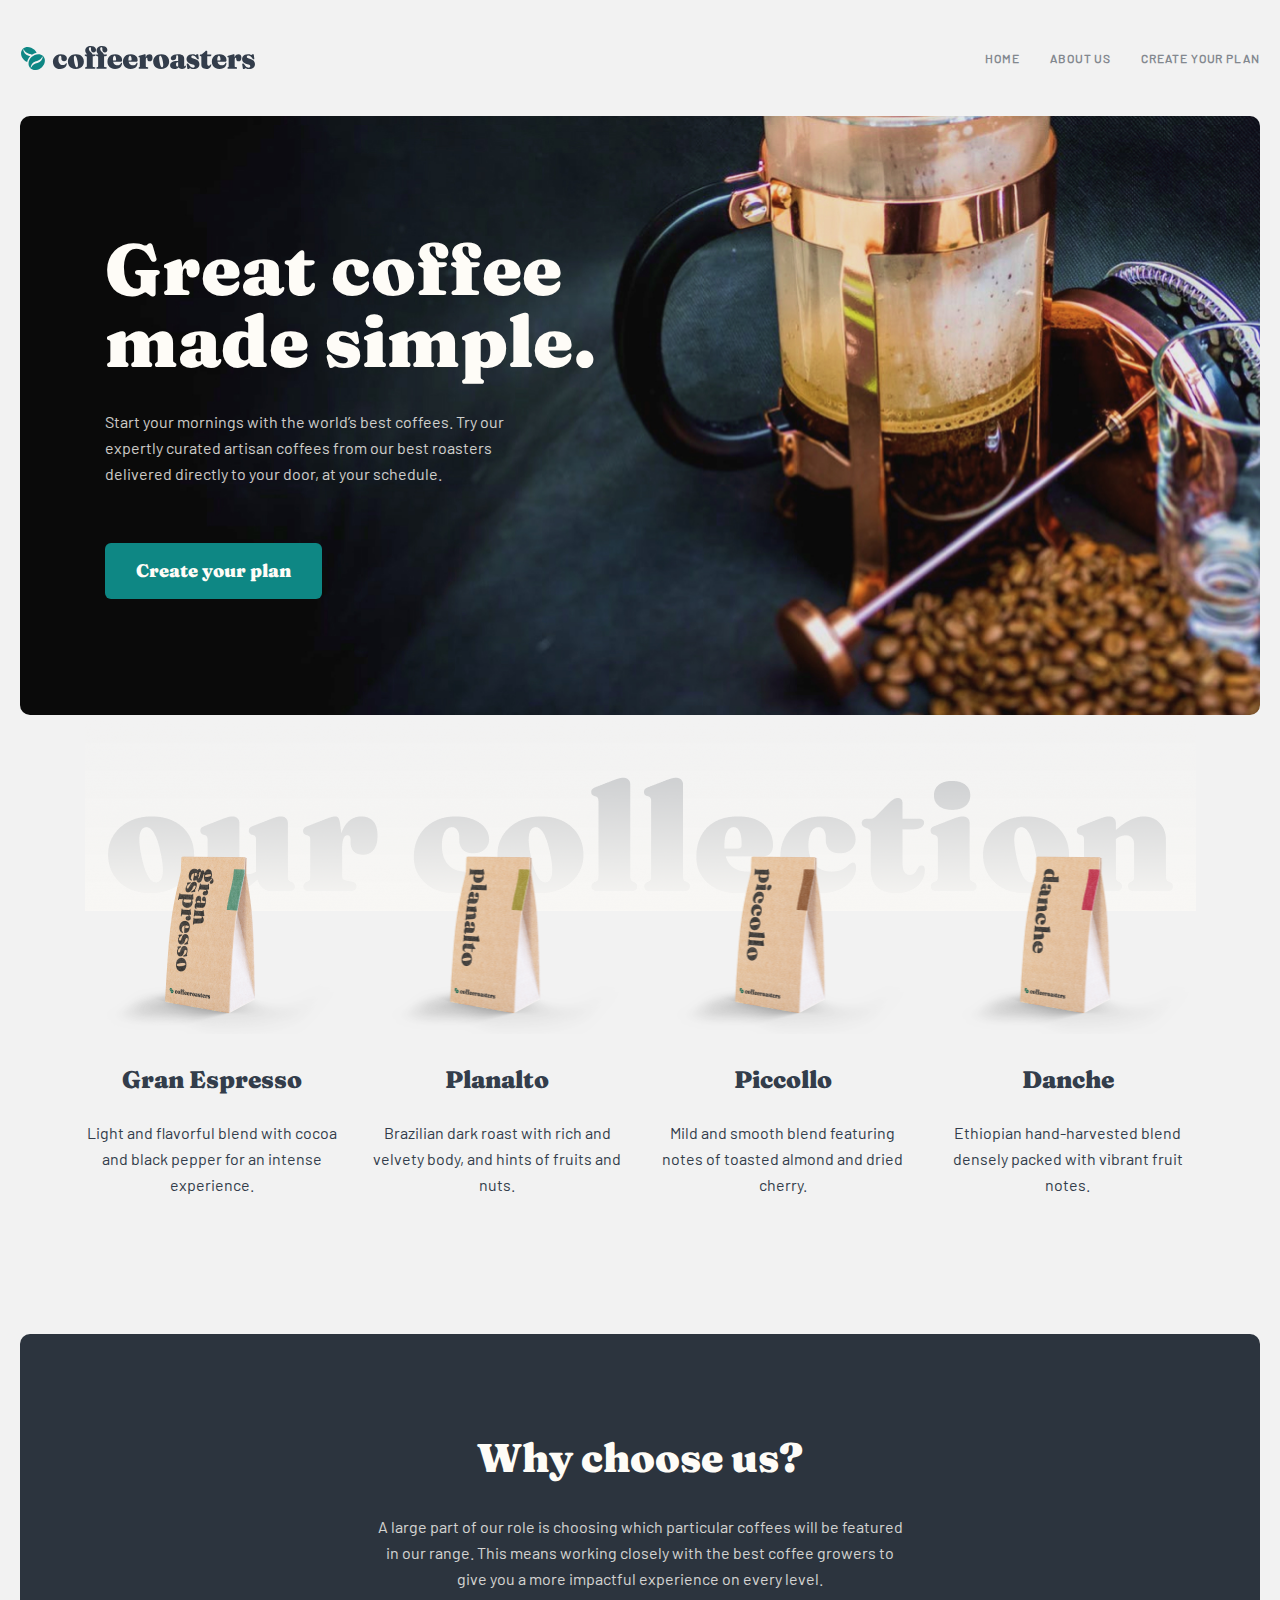
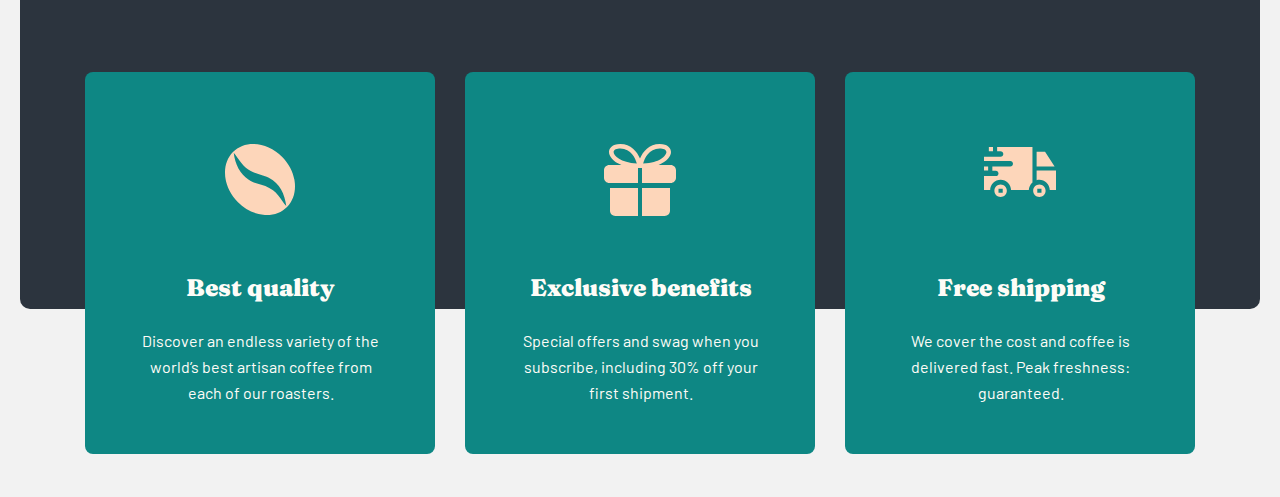
==== index.html @ 20e6b6f3 "coffeeroasters ready" ====
<!DOCTYPE html>
<html lang="en">
<head>
    <meta charset="UTF-8">
    <meta http-equiv="X-UA-Compatible" content="IE=edge">
    <meta name="viewport" content="width=device-width, initial-scale=1.0">
    <title>coffeeroasters</title>
    <link rel="stylesheet" href="./css/normalize.css">
    <link rel="stylesheet" href="./css/main.css">
</head>
<body>
    <header class="site-header">
        <div class="container">
            <div class="site-header__inner">
                <a href="" class="logo">
                    <picture>
                        <source media="(max-width:576px)" srcset="./images/logo-mobile.svg">
                        <img class="logo__pic" src="./images/logo.svg" alt="site logo" width="236" height="26">
                    </picture>
                </a>
                <nav class="navbar">
                    <ul class="navbar__list">
                        <li class="navbar__item">
                            <a href="#" class="navbar__link">HOME</a>
                        </li>
                        <li class="navbar__item">
                            <a href="#" class="navbar__link">ABOUT US</a>
                        </li>
                        <li class="navbar__item">
                            <a href="#" class="navbar__link">Create your plan</a>
                        </li>
                    </ul>
                </nav>
                <button class="site-header__menu-btn"></button>
            </div>
        </div>
    </header>
    <main>
        <section class="hero">
            <div class="container">
                <div class="hero__inner">
                    <div class="hero__content">
                        <h1 class="hero-title">Great coffee made simple.</h1>
                        <p class="hero-desc">Start your mornings with the world’s best coffees. Try our expertly curated artisan coffees from our best roasters delivered directly to your door, at your schedule.</p>
                        <a class="hero-link" href="">Create your plan</a>
                    </div>
                </div>
            </div>
        </section>
        <section class="collection">
            <div class="container">
                <div class="collection__inner">
                    <h2 class="visually-hidden">Our collection</h2>
                    <ul class="collection__list collection-list">
                        <li class="collection__item">
                            <div class="collection__content">
                                <h3 class="collection-list__title">Gran Espresso</h3>
                                <p class="collection-list__text">Light and flavorful blend with cocoa and black pepper for an intense experience.</p>
                            </div>
                        </li>
                        <li class="collection__item">
                            <div class="collection__content">
                                <h3 class="collection-list__title">Planalto</h3>
                                <p class="collection-list__text">Brazilian dark roast with rich and velvety body, and hints of fruits and nuts.</p>
                            </div>
                        </li>
                        <li class="collection__item">
                            <div class="collection__content">
                                <h3 class="collection-list__title">Piccollo</h3>
                                <p class="collection-list__text">Mild and smooth blend featuring notes of toasted almond and dried cherry.</p>
                            </div>
                        </li>
                        <li class="collection__item">
                            <div class="collection__content">
                                <h3 class="collection-list__title">Danche</h3>
                                <p class="collection-list__text">Ethiopian hand-harvested blend densely packed with vibrant fruit notes.</p>
                            </div>
                        </li>
                    </ul>
                </div>
            </div>
        </section>
        <section class="wrapper">
            <div class="container">
                <div class="wrapper__inner">
                    <div class="wrawrapper__content">
                        <h2 class="wrapper__title">Why choose us?</h2>
                        <p class="wrapper__text">A large part of our role is choosing which particular coffees will be featured in our range. This means working closely with the best coffee growers to give you a more impactful experience on every level.</p>
                    </div>
                    <ul class="wrapper__list wrapper-list">
                        <li class="wrapper__item">
                            <div class="wrapper-list__box">
                                <h3 class="wrapper-list__title">Best quality</h3>
                                <p class="wrapper-list__text">Discover an endless variety of the world’s best artisan coffee from each of our roasters.</p>
                            </div>
                        </li>
                        <li class="wrapper__item">
                            <div class="wrapper-list__box">
                                <h3 class="wrapper-list__title">Exclusive benefits</h3>
                                <p class="wrapper-list__text">Special offers and swag when you subscribe, including 30% off your first shipment.</p>
                            </div>
                        </li>
                        <li class="wrapper__item">
                            <div class="wrapper-list__box">
                                <h3 class="wrapper-list__title">Free shipping</h3>
                                <p class="wrapper-list__text">We cover the cost and coffee is delivered fast. Peak freshness: guaranteed.</p>
                            </div>
                        </li>
                    </ul>
                </div>
            </div>
        </section>
    </main>
</body>
</html>
---- css/main.css ----
@font-face {
  font-family: "Barlow";
  src: url("../fonts/Barlow-Regular.woff2") format("woff2"), url("../fonts/Barlow-Regular.woff") format("woff");
  font-weight: normal;
  font-style: normal;
  font-display: swap;
}
@font-face {
  font-family: "Fraunces 9pt";
  src: url("../fonts/Fraunces9pt-Black.woff2") format("woff2"), url("../fonts/Fraunces9pt-Black.woff") format("woff");
  font-weight: 900;
  font-style: normal;
  font-display: swap;
}
html {
  height: 100%;
  scroll-behavior: smooth;
}

*,
*::after,
*::before {
  box-sizing: border-box;
}

body {
  display: flex;
  flex-direction: column;
  height: 100%;
  margin: 0;
  font-family: "Poppins", "Arial", sans-serif;
  background-color: #f2f2f2;
}

main {
  flex-grow: 1;
}

img {
  vertical-align: middle;
  -o-object-fit: cover;
     object-fit: cover;
}

.visually-hidden {
  clip: rect(0 0 0 0);
  -webkit-clip-path: inset(50%);
          clip-path: inset(50%);
  height: 1px;
  overflow: hidden;
  position: absolute;
  white-space: nowrap;
  width: 1px;
}

.container {
  width: 100%;
  max-width: 1320px;
  margin: 0 auto;
  padding: 0 20px;
}

.site-header {
  padding: 45px 0;
}

.site-header__inner {
  display: flex;
  align-items: center;
}

.navbar {
  margin-left: auto;
}

.navbar__list {
  display: flex;
  align-items: center;
  margin: 0;
  padding: 0;
  list-style-type: none;
}

.navbar__item + .navbar__item {
  margin-left: 30px;
}

.navbar__link {
  font-family: "Barlow";
  font-weight: 700;
  font-size: 12px;
  line-height: 15px;
  letter-spacing: 0.923077px;
  text-transform: uppercase;
  color: #83888f;
  text-decoration: none;
}
.navbar__link:hover {
  color: #333d4b;
}

.site-header__menu-btn {
  display: none;
  width: 16px;
  height: 16px;
  margin-left: auto;
  background-image: url("../images/menu-btn.svg");
  background-repeat: no-repeat;
  background-position: top right;
  background-size: 100%;
  border: none;
  background-color: transparent;
}

@media only screen and (max-width: 768px) {
  .site-header {
    padding: 40px 0;
  }
}
@media only screen and (max-width: 576px) {
  .site-header {
    padding: 32px 0;
  }
  .site-header__inner {
    align-items: flex-end;
  }
  .navbar {
    display: none;
  }
  .site-header__menu-btn {
    display: block;
  }
  .logo__pic {
    width: 163px;
    height: 18px;
  }
}
.hero__inner {
  padding: 117px 0 116px 85px;
  background-image: url("../images/bgi.jpg");
  background-repeat: no-repeat;
  background-size: 100% 100%;
  border-radius: 10px;
}

.hero__content {
  width: 100%;
  width: 493px;
}

.hero-title {
  margin: 0;
  margin-bottom: 32px;
  font-family: "Fraunces 9pt";
  font-weight: 900;
  font-size: 72px;
  line-height: 72px;
  color: #fefcf7;
}

.hero-desc {
  margin: 0;
  margin-bottom: 56px;
  padding-right: 49px;
  font-family: "Barlow";
  font-weight: 400;
  font-size: 16px;
  line-height: 26px;
  color: #fefcf7;
  mix-blend-mode: normal;
  opacity: 0.8;
}

.hero-link {
  display: inline-block;
  padding: 15px 31px 16px;
  font-family: "Fraunces 9pt";
  font-style: normal;
  font-weight: 900;
  font-size: 18px;
  line-height: 25px;
  text-align: center;
  text-decoration: none;
  color: #fefcf7;
  background-color: #0e8784;
  border-radius: 6px;
}

.hero-link:hover {
  background-color: #66d2cf;
}

@media only screen and (max-width: 768px) {
  .hero__inner {
    padding: 104px 58px;
    background-image: url("../images/bgi-tablet.jpg");
  }
  .hero__content {
    max-width: 400px;
  }
  .hero-title {
    margin-bottom: 24px;
    font-size: 48px;
    line-height: 48px;
  }
  .hero-desc {
    margin-bottom: 40px;
    font-style: 15px;
    line-height: 25px;
  }
}
@media only screen and (max-width: 576px) {
  .hero__inner {
    padding: 100px 24px;
    background-image: url("../images/bgi-mobile.jpg");
  }
  .hero__content {
    max-width: 280px;
    margin: 0 auto;
    text-align: center;
  }
  .hero-title {
    font-size: 40px;
    line-height: 40px;
  }
  .hero-desc {
    font-size: 15px;
    line-height: 25px;
  }
}
.collection__inner {
  margin: 0 auto;
  width: 100%;
  max-width: 1111px;
  padding-top: 126px;
  background-image: url("../images/collection-bg-img.png");
  background-repeat: no-repeat;
  background-size: 100%;
}

.collection__list {
  display: flex;
  align-items: center;
  justify-content: space-between;
  gap: 30px;
  margin: 0;
  padding: 0;
  list-style-type: none;
}

.collection__content {
  width: 100%;
  max-width: 255px;
  text-align: center;
}

.collection__item::before {
  display: block;
  width: 100%;
  max-width: 255px;
  height: 193px;
  margin-bottom: 30px;
  background-repeat: no-repeat;
  background-size: 255px 193px;
  content: "";
}

.collection__item:nth-child(1)::before {
  background-image: url("../images/Gran-Espresso.png");
}

.collection__item:nth-child(2)::before {
  background-image: url("../images/Planalto.png");
}

.collection__item:nth-child(3)::before {
  background-image: url("../images/Piccollo.png");
}

.collection__item:nth-child(4)::before {
  background-image: url("../images/Danche.png");
}

.collection-list__title {
  margin: 0 0 24px;
  font-family: "Fraunces 9pt";
  font-weight: 900;
  font-size: 24px;
  line-height: 32px;
  color: #333d4b;
}

.collection-list__text {
  margin: 0;
  font-family: "Barlow";
  font-weight: 400;
  font-size: 16px;
  line-height: 26px;
  color: #333d4b;
}

@media only screen and (max-width: 940px) {
  .collection-list__title {
    font-size: 20px;
    line-height: 26px;
  }
  .collection-list__text {
    font-size: 12px;
    line-height: 20px;
  }
}
@media only screen and (max-width: 768px) {
  .collection__inner {
    background-position: top 50px center;
  }
  .collection__list {
    flex-direction: column;
  }
  .collection__item {
    margin: 0 auto;
    width: 573px;
    display: flex;
    align-items: center;
    justify-content: flex-start;
  }
  .collection__item::before {
    display: inline-block;
    background-position: top left;
    background-size: 256px 193px;
  }
  .collection__content {
    text-align: left;
    max-width: 282px;
  }
  .collection-list__title {
    font-size: 24px;
    line-height: 32px;
  }
  .collection-list__text {
    font-size: 15px;
    line-height: 25px;
  }
}
@media only screen and (max-width: 576px) {
  .collection__inner {
    background-position: top 90px center;
  }
  .collection__item {
    margin: 0 auto;
    width: 282px;
    display: block;
  }
  .collection__content {
    text-align: center;
  }
  .collection__item::before {
    margin-bottom: 24px;
    background-position: center center;
    background-size: 200px 151px;
  }
}
.wrapper {
  padding: 136px 0 188px;
}

.wrapper__inner {
  position: relative;
  background-color: #2c343e;
  border-radius: 10px;
}

.wrawrapper__content {
  width: 100%;
  max-width: 540px;
  margin: 0 auto;
  text-align: center;
  padding: 100px 0 317px;
}

.wrapper__title {
  margin: 0 0 32px;
  font-family: "Fraunces 9pt";
  font-weight: 900;
  font-size: 40px;
  line-height: 48px;
  color: #fefcf7;
}

.wrapper__text {
  margin: 0;
  font-family: "Barlow";
  font-weight: 400;
  font-size: 16px;
  line-height: 26px;
  color: #fefcf7;
  mix-blend-mode: normal;
  opacity: 0.8;
}

.wrapper-list {
  position: absolute;
  left: 0;
  right: 0;
  bottom: -145px;
  width: 100%;
  max-width: 1110px;
  display: flex;
  align-items: center;
  gap: 30px;
  margin: 0 auto;
  padding: 0;
  list-style-type: none;
}

.wrapper__item {
  width: 100%;
  max-width: 350px;
  padding: 72px 48px 48px;
  background-color: #0e8784;
  border-radius: 8px;
  text-align: center;
}

.wrapper-list__box {
  width: 255px;
}

.wrapper__item::before {
  width: 72px;
  height: 72px;
  display: block;
  margin: 0 auto 56px;
  background-repeat: no-repeat;
  background-size: 100%;
  content: "";
}

.wrapper__item:nth-child(1):before {
  background-image: url("../images/coffee-bean.svg");
}

.wrapper__item:nth-child(2):before {
  background-image: url("../images/benefits.svg");
}

.wrapper__item:nth-child(3):before {
  background-image: url("../images/shipping.svg");
  background-size: 72px 56px;
}

.wrapper-list__title {
  margin: 0 0 24px;
  font-family: "Fraunces 9pt";
  font-weight: 900;
  font-size: 24px;
  line-height: 32px;
  color: #fefcf7;
}

.wrapper-list__text {
  margin: 0;
  margin-top: 24px;
  font-family: "Barlow";
  font-weight: 400;
  font-size: 16px;
  line-height: 26px;
  color: #fefcf7;
}

@media only screen and (max-width: 768px) {
  .wrawrapper__content {
    padding: 56px 0 368px;
  }
  .wrapper__title {
    margin: 0 0 24px;
    font-size: 32px;
    line-height: 48px;
  }
  .wrapper__text {
    font-size: 15px;
    line-height: 25px;
  }
  .wrapper-list {
    flex-direction: column;
    top: 275px;
    left: 0;
    right: 0;
    gap: 24px;
  }
  .wrapper__item {
    padding: 41px 48px 41px 0;
    max-width: 573px;
    display: flex;
    align-items: center;
    justify-content: center;
  }
  .wrapper__item::before {
    margin-bottom: 0;
    display: inline-block;
    background-position: top left;
    background-size: 56px 56px;
  }
  .wrapper-list__box {
    text-align: left;
    width: 344px;
  }
  .wrapper-list__title {
    margin-bottom: 16px;
    font-size: 24px;
    line-height: 32px;
  }
  .wrapper-list__text {
    margin: 0;
    font-size: 15px;
    line-height: 25px;
  }
}
@media only screen and (max-width: 576px) {
  .wrawrapper__content {
    padding: 64px 24px 661px;
  }
  .wrapper__title {
    margin: 0 0 24px;
    font-size: 28px;
    line-height: 28px;
  }
  .wrapper-list {
    top: 305px;
  }
  .wrapper__item {
    padding: 0 12px 51px;
    max-width: 279px;
    display: block;
  }
  .wrapper__item::before {
    margin: 72px 0 56px;
    background-size: 72px 72px;
  }
  .wrapper-list__box {
    text-align: center;
    max-width: 255px;
  }
  .wrapper-list__title {
    margin-bottom: 24px;
    font-size: 24px;
    line-height: 32px;
  }
  .wrapper-list__text {
    font-size: 15px;
    line-height: 25px;
  }
}/*# sourceMappingURL=main.css.map */
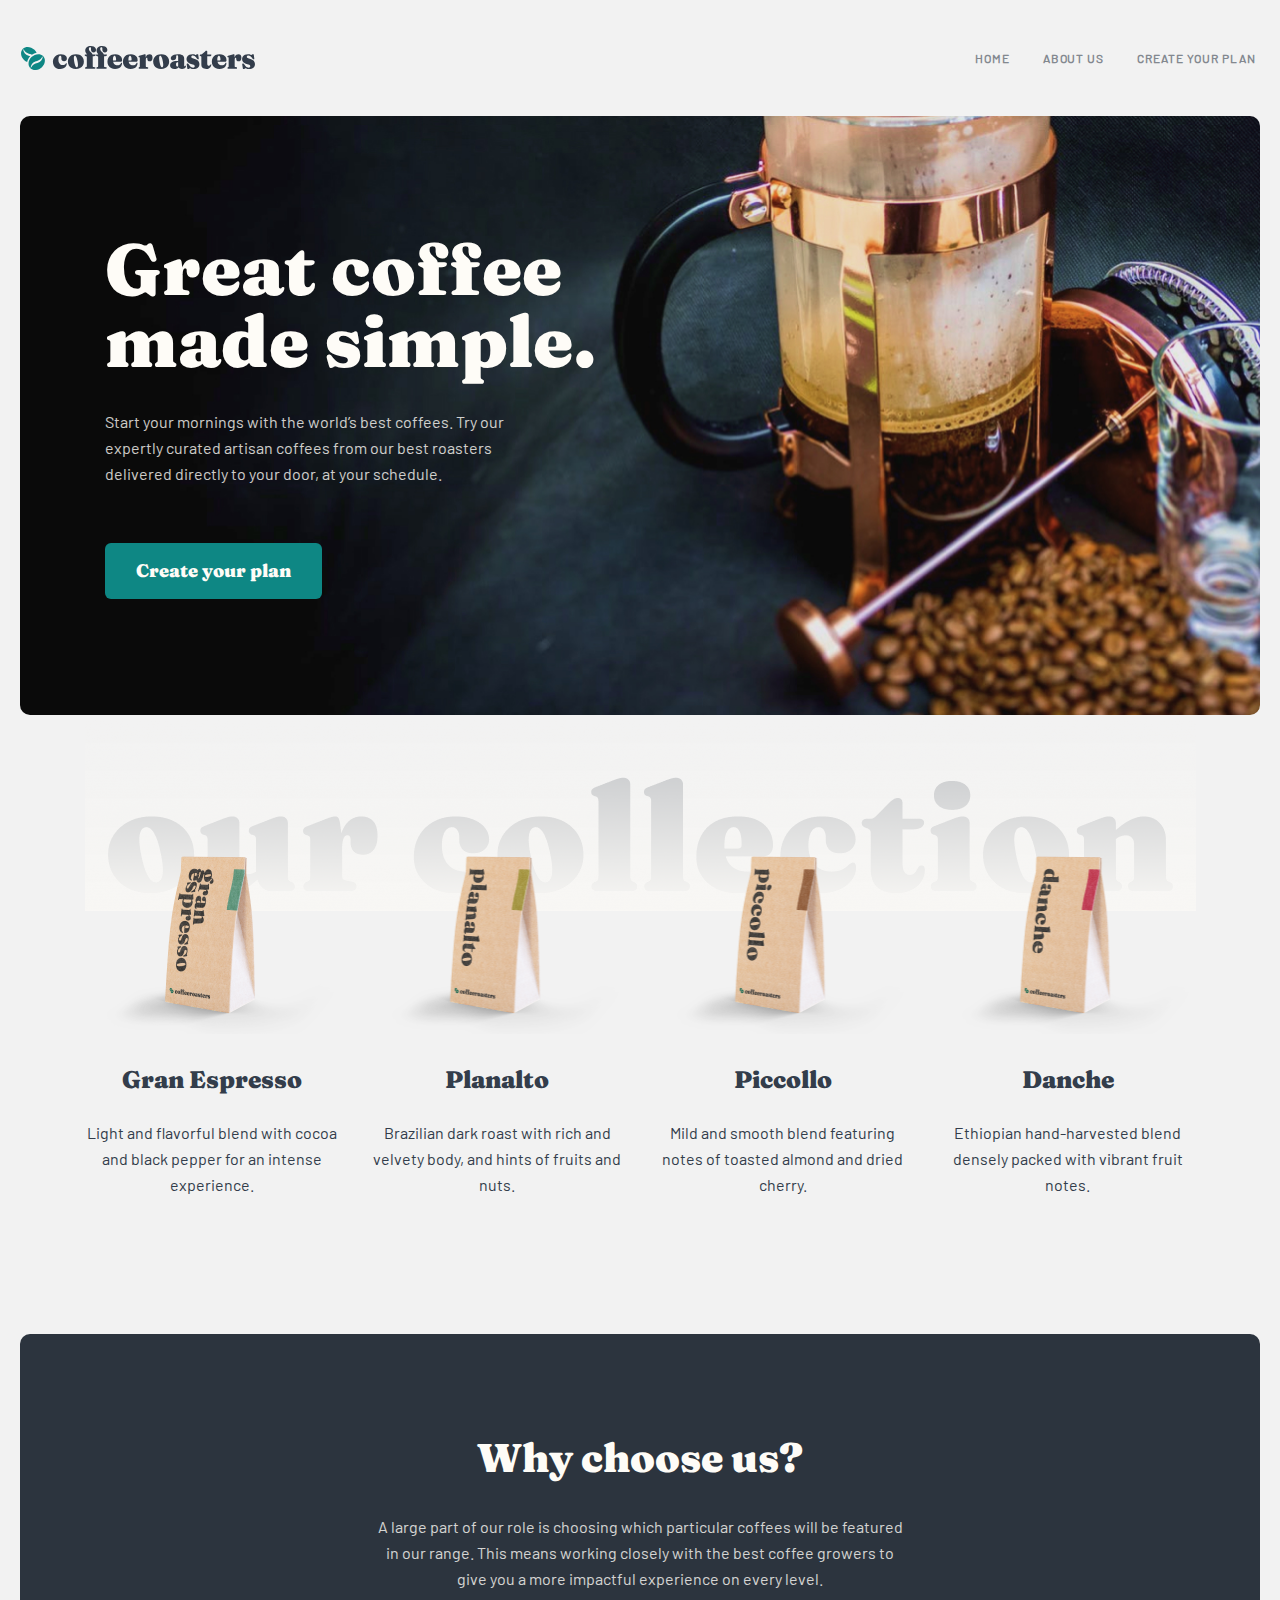
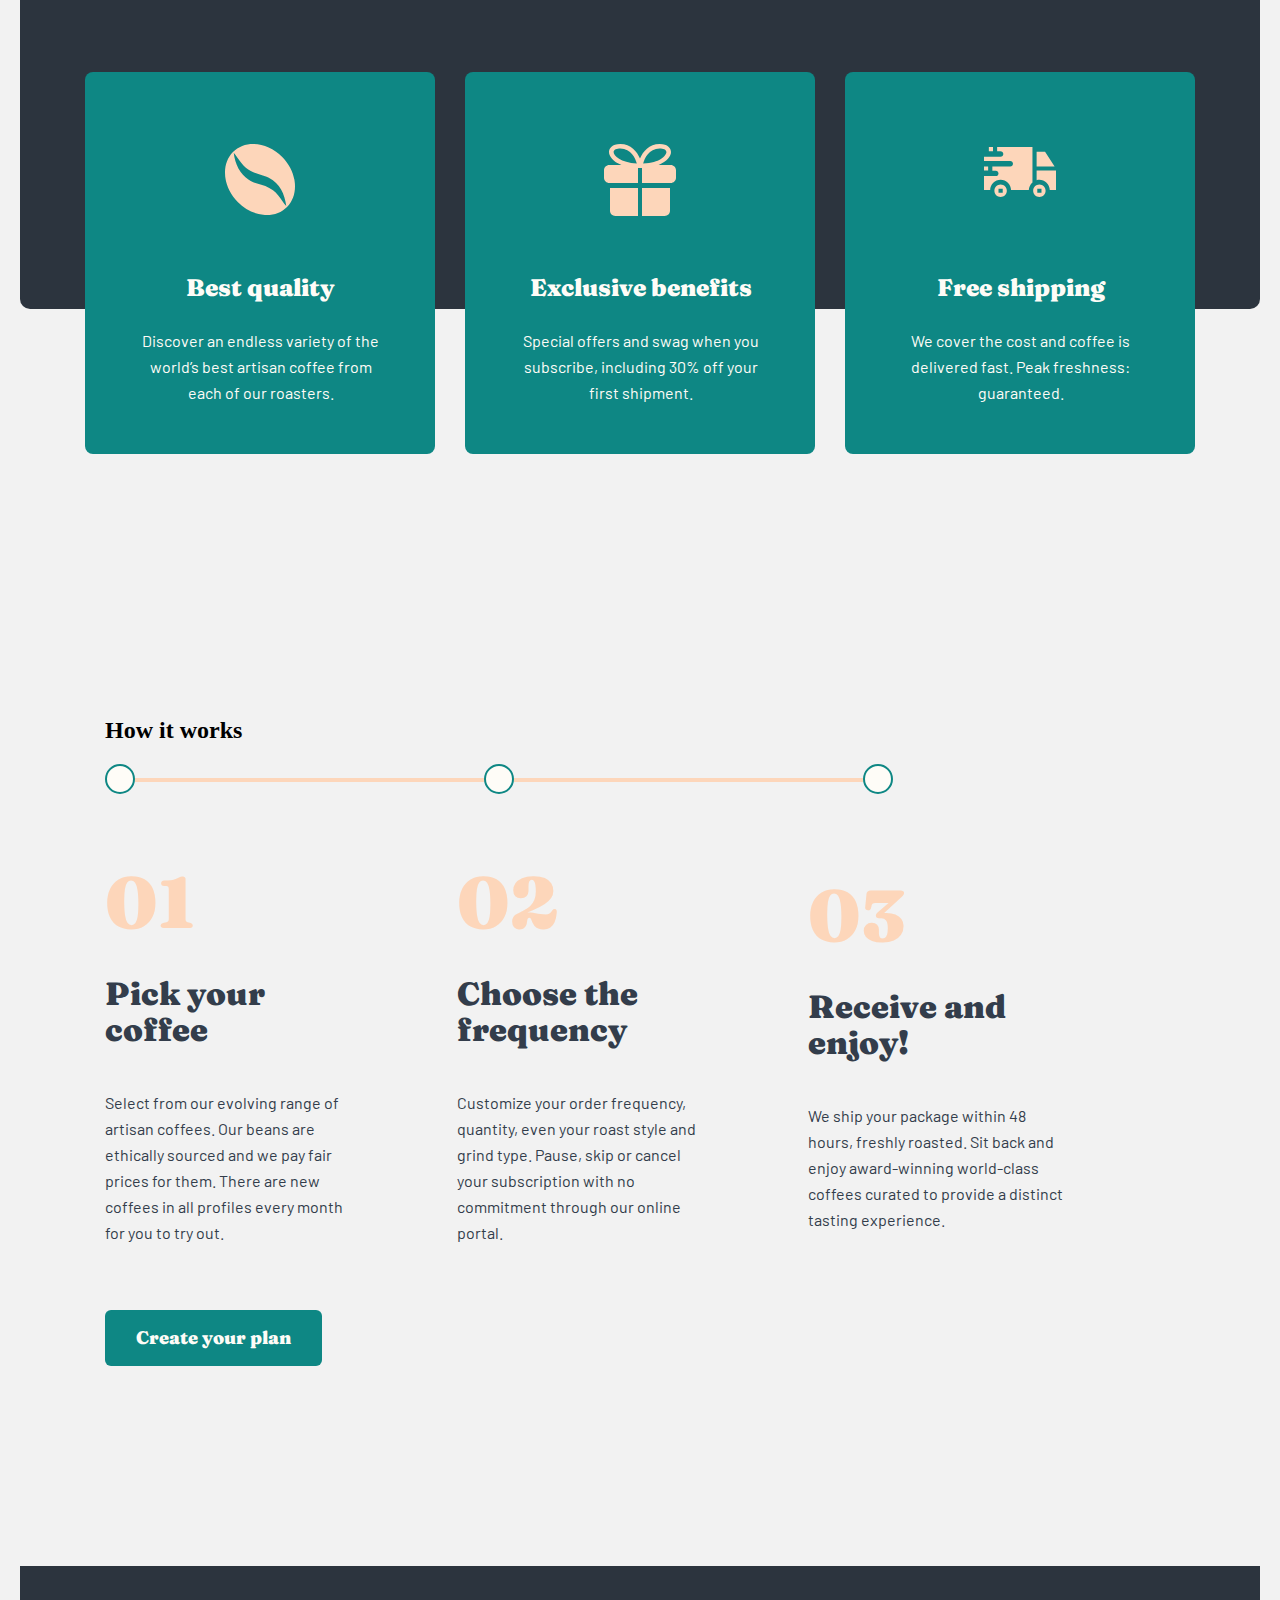
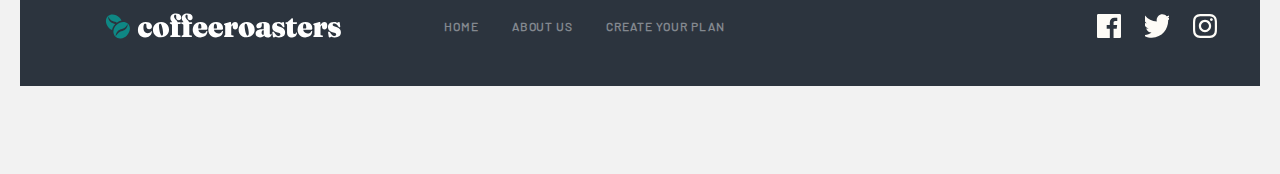
==== commit f321d176: "coffeeroasters ready" ====
--- a/index.html
+++ b/index.html
@@ -21,10 +21,10 @@
                 <nav class="navbar">
                     <ul class="navbar__list">
                         <li class="navbar__item">
-                            <a href="#" class="navbar__link">HOME</a>
+                            <a href="./index.html" class="navbar__link">HOME</a>
                         </li>
                         <li class="navbar__item">
-                            <a href="#" class="navbar__link">ABOUT US</a>
+                            <a href="./about.html" class="navbar__link">ABOUT US</a>
                         </li>
                         <li class="navbar__item">
                             <a href="#" class="navbar__link">Create your plan</a>
@@ -110,6 +110,82 @@
                 </div>
             </div>
         </section>
+        <section class="works">
+            <div class="container">
+                <div class="works__inner">
+                    <h2 class="works__title">How it works</h2>
+                    <div class="works__pic">
+                        <span class="circle">
+                            <span class="line"></span>
+                        </span>
+                        <span class="circle">
+                            <span class="line"></span>
+                        </span>
+                        <span class="circle"></span>
+                    </div>
+                    <ul class="works__list work-list">
+                        <li class="works__item">
+                            <span class="works-list__num">01</span>
+                            <h3 class="works-list__title">Pick your coffee</h3>
+                            <p class="works-list__text">Select from our evolving range of artisan coffees. Our beans are ethically sourced and we pay fair prices for them. There are new coffees in all profiles every month for you to try out.</p>
+                        </li>
+                        <li class="works__item">
+                            <span class="works-list__num">02</span>
+                            <h3 class="works-list__title">Choose the frequency</h3>
+                            <p class="works-list__text">Customize your order frequency, quantity, even your roast style and grind type. Pause, skip or cancel your subscription with no commitment through our online portal.</p>
+                        </li>
+                        <li class="works__item">
+                            <span class="works-list__num">03</span>
+                            <h3 class="works-list__title">Receive and enjoy!</h3>
+                            <p class="works-list__text">We ship your package within 48 hours, freshly roasted. Sit back and enjoy award-winning world-class coffees curated to provide a distinct tasting experience.</p>
+                        </li>
+                    </ul>
+                    <a class="hero-link" href="">Create your plan</a>
+                </div>
+            </div>
+        </section>
     </main>
+    <footer class="footer">
+        <div class="container">
+            <div class="footer__inner">
+                <a href="" class="logo">
+                    <picture>
+                        <source media="(max-width:576px)" srcset="./images/logo-mobile.svg">
+                        <img class="logo__pic" src="./images/logo-footer.svg" alt="site logo" width="236" height="26">
+                    </picture>
+                </a>
+                <div class="footer__navbar">
+                    <ul class="navbar__list">
+                        <li class="navbar__item">
+                            <a href="#" class="navbar__link">HOME</a>
+                        </li>
+                        <li class="navbar__item">
+                            <a href="#" class="navbar__link">ABOUT US</a>
+                        </li>
+                        <li class="navbar__item">
+                            <a href="#" class="navbar__link">Create your plan</a>
+                        </li>
+                    </ul>
+                </div>
+                <ul class="footer__list">
+                    <li class="footer__item">
+                        <a href="https://www.facebook.com/" class="footer__item--link">
+                            <img class="footer__pic" src="./images/facebook.svg" alt="facebook logo" width="24" height="24">
+                        </a>
+                    </li>
+                    <li class="footer__item">
+                        <a href="https://twitter.com/" class="footer__item--link">
+                            <img class="footer__pic" src="./images/twitter.svg" alt="twitter logo" width="24" height="24">
+                        </a>
+                    </li>
+                    <li class="footer__item">
+                        <a href="instagram.com" class="footer__item--link">
+                            <img class="footer__pic" src="./images/instagram.svg" alt=" instagram logo" width="24" height="24">
+                        </a>
+                    </li>
+                </ul>
+            </div>
+        </div>
+    </footer>
 </body>
 </html>--- a/css/main.css
+++ b/css/main.css
@@ -1,3 +1,315 @@
+/*! normalize.css v8.0.1 | MIT License | github.com/necolas/normalize.css */
+/* Document
+   ========================================================================== */
+/**
+ * 1. Correct the line height in all browsers.
+ * 2. Prevent adjustments of font size after orientation changes in iOS.
+ */
+html {
+  line-height: 1.15; /* 1 */
+  -webkit-text-size-adjust: 100%; /* 2 */
+}
+
+/* Sections
+   ========================================================================== */
+/**
+ * Remove the margin in all browsers.
+ */
+body {
+  margin: 0;
+}
+
+/**
+ * Render the `main` element consistently in IE.
+ */
+main {
+  display: block;
+}
+
+/**
+ * Correct the font size and margin on `h1` elements within `section` and
+ * `article` contexts in Chrome, Firefox, and Safari.
+ */
+h1 {
+  font-size: 2em;
+  margin: 0.67em 0;
+}
+
+/* Grouping content
+   ========================================================================== */
+/**
+ * 1. Add the correct box sizing in Firefox.
+ * 2. Show the overflow in Edge and IE.
+ */
+hr {
+  box-sizing: content-box; /* 1 */
+  height: 0; /* 1 */
+  overflow: visible; /* 2 */
+}
+
+/**
+ * 1. Correct the inheritance and scaling of font size in all browsers.
+ * 2. Correct the odd `em` font sizing in all browsers.
+ */
+pre {
+  font-family: monospace, monospace; /* 1 */
+  font-size: 1em; /* 2 */
+}
+
+/* Text-level semantics
+   ========================================================================== */
+/**
+ * Remove the gray background on active links in IE 10.
+ */
+a {
+  background-color: transparent;
+}
+
+/**
+ * 1. Remove the bottom border in Chrome 57-
+ * 2. Add the correct text decoration in Chrome, Edge, IE, Opera, and Safari.
+ */
+abbr[title] {
+  border-bottom: none; /* 1 */
+  text-decoration: underline; /* 2 */
+  -webkit-text-decoration: underline dotted;
+          text-decoration: underline dotted; /* 2 */
+}
+
+/**
+ * Add the correct font weight in Chrome, Edge, and Safari.
+ */
+b,
+strong {
+  font-weight: bolder;
+}
+
+/**
+ * 1. Correct the inheritance and scaling of font size in all browsers.
+ * 2. Correct the odd `em` font sizing in all browsers.
+ */
+code,
+kbd,
+samp {
+  font-family: monospace, monospace; /* 1 */
+  font-size: 1em; /* 2 */
+}
+
+/**
+ * Add the correct font size in all browsers.
+ */
+small {
+  font-size: 80%;
+}
+
+/**
+ * Prevent `sub` and `sup` elements from affecting the line height in
+ * all browsers.
+ */
+sub,
+sup {
+  font-size: 75%;
+  line-height: 0;
+  position: relative;
+  vertical-align: baseline;
+}
+
+sub {
+  bottom: -0.25em;
+}
+
+sup {
+  top: -0.5em;
+}
+
+/* Embedded content
+   ========================================================================== */
+/**
+ * Remove the border on images inside links in IE 10.
+ */
+img {
+  border-style: none;
+}
+
+/* Forms
+   ========================================================================== */
+/**
+ * 1. Change the font styles in all browsers.
+ * 2. Remove the margin in Firefox and Safari.
+ */
+button,
+input,
+optgroup,
+select,
+textarea {
+  font-family: inherit; /* 1 */
+  font-size: 100%; /* 1 */
+  line-height: 1.15; /* 1 */
+  margin: 0; /* 2 */
+}
+
+/**
+ * Show the overflow in IE.
+ * 1. Show the overflow in Edge.
+ */
+button,
+input {
+  /* 1 */
+  overflow: visible;
+}
+
+/**
+ * Remove the inheritance of text transform in Edge, Firefox, and IE.
+ * 1. Remove the inheritance of text transform in Firefox.
+ */
+button,
+select {
+  /* 1 */
+  text-transform: none;
+}
+
+/**
+ * Correct the inability to style clickable types in iOS and Safari.
+ */
+button,
+[type=button],
+[type=reset],
+[type=submit] {
+  -webkit-appearance: button;
+}
+
+/**
+ * Remove the inner border and padding in Firefox.
+ */
+button::-moz-focus-inner,
+[type=button]::-moz-focus-inner,
+[type=reset]::-moz-focus-inner,
+[type=submit]::-moz-focus-inner {
+  border-style: none;
+  padding: 0;
+}
+
+/**
+ * Restore the focus styles unset by the previous rule.
+ */
+button:-moz-focusring,
+[type=button]:-moz-focusring,
+[type=reset]:-moz-focusring,
+[type=submit]:-moz-focusring {
+  outline: 1px dotted ButtonText;
+}
+
+/**
+ * Correct the padding in Firefox.
+ */
+fieldset {
+  padding: 0.35em 0.75em 0.625em;
+}
+
+/**
+ * 1. Correct the text wrapping in Edge and IE.
+ * 2. Correct the color inheritance from `fieldset` elements in IE.
+ * 3. Remove the padding so developers are not caught out when they zero out
+ *    `fieldset` elements in all browsers.
+ */
+legend {
+  box-sizing: border-box; /* 1 */
+  color: inherit; /* 2 */
+  display: table; /* 1 */
+  max-width: 100%; /* 1 */
+  padding: 0; /* 3 */
+  white-space: normal; /* 1 */
+}
+
+/**
+ * Add the correct vertical alignment in Chrome, Firefox, and Opera.
+ */
+progress {
+  vertical-align: baseline;
+}
+
+/**
+ * Remove the default vertical scrollbar in IE 10+.
+ */
+textarea {
+  overflow: auto;
+}
+
+/**
+ * 1. Add the correct box sizing in IE 10.
+ * 2. Remove the padding in IE 10.
+ */
+[type=checkbox],
+[type=radio] {
+  box-sizing: border-box; /* 1 */
+  padding: 0; /* 2 */
+}
+
+/**
+ * Correct the cursor style of increment and decrement buttons in Chrome.
+ */
+[type=number]::-webkit-inner-spin-button,
+[type=number]::-webkit-outer-spin-button {
+  height: auto;
+}
+
+/**
+ * 1. Correct the odd appearance in Chrome and Safari.
+ * 2. Correct the outline style in Safari.
+ */
+[type=search] {
+  -webkit-appearance: textfield; /* 1 */
+  outline-offset: -2px; /* 2 */
+}
+
+/**
+ * Remove the inner padding in Chrome and Safari on macOS.
+ */
+[type=search]::-webkit-search-decoration {
+  -webkit-appearance: none;
+}
+
+/**
+ * 1. Correct the inability to style clickable types in iOS and Safari.
+ * 2. Change font properties to `inherit` in Safari.
+ */
+::-webkit-file-upload-button {
+  -webkit-appearance: button; /* 1 */
+  font: inherit; /* 2 */
+}
+
+/* Interactive
+   ========================================================================== */
+/*
+ * Add the correct display in Edge, IE 10+, and Firefox.
+ */
+details {
+  display: block;
+}
+
+/*
+ * Add the correct display in all browsers.
+ */
+summary {
+  display: list-item;
+}
+
+/* Misc
+   ========================================================================== */
+/**
+ * Add the correct display in IE 10+.
+ */
+template {
+  display: none;
+}
+
+/**
+ * Add the correct display in IE 10.
+ */
+[hidden] {
+  display: none;
+}
+
 @font-face {
   font-family: "Barlow";
   src: url("../fonts/Barlow-Regular.woff2") format("woff2"), url("../fonts/Barlow-Regular.woff") format("woff");
@@ -28,7 +340,6 @@
   flex-direction: column;
   height: 100%;
   margin: 0;
-  font-family: "Poppins", "Arial", sans-serif;
   background-color: #f2f2f2;
 }
 
@@ -74,6 +385,7 @@
 }
 
 .navbar__list {
+  width: 285px;
   display: flex;
   align-items: center;
   margin: 0;
@@ -82,7 +394,7 @@
 }
 
 .navbar__item + .navbar__item {
-  margin-left: 30px;
+  margin-left: 33px;
 }
 
 .navbar__link {
@@ -549,4 +861,104 @@
     font-size: 15px;
     line-height: 25px;
   }
+}
+.works {
+  padding: 200px 0;
+}
+
+.works__inner {
+  width: 100%;
+  max-width: 1045px;
+  padding-left: 85px;
+}
+
+.circle + .circle {
+  margin-left: 345px;
+}
+
+.circle {
+  position: relative;
+  display: inline-block;
+  width: 30px;
+  height: 30px;
+  background-color: #fefcf7;
+  border: 2px solid #0e8784;
+  border-radius: 50%;
+}
+
+.line {
+  position: absolute;
+  top: 12px;
+  left: 28px;
+  display: inline-block;
+  width: 349px;
+  border: 2px solid #fdd6ba;
+}
+
+.work-list {
+  display: flex;
+  align-items: center;
+  justify-content: space-between;
+  gap: 95px;
+  margin: 67px 0 64px;
+  padding: 0;
+  list-style-type: none;
+}
+
+.works__item {
+  width: 100%;
+  width: 285px;
+}
+
+.works-list__num {
+  font-family: "Fraunces 9pt";
+  font-weight: 900;
+  font-size: 72px;
+  line-height: 72px;
+  color: #fdd6ba;
+}
+
+.works-list__title {
+  margin: 38px 0 42px;
+  font-family: "Fraunces 9pt";
+  font-weight: 900;
+  font-size: 32px;
+  line-height: 36px;
+  color: #333d4b;
+}
+
+.works-list__text {
+  margin: 0;
+  font-family: "Barlow";
+  font-style: normal;
+  font-weight: 400;
+  font-size: 16px;
+  line-height: 26px;
+  color: #333d4b;
+}
+
+.footer {
+  padding-bottom: 88px;
+}
+
+.footer__inner {
+  padding: 47px 85px;
+  display: flex;
+  align-items: center;
+  background-color: #2c343e;
+}
+
+.footer__navbar {
+  margin-left: 103px;
+}
+
+.footer__list {
+  display: flex;
+  align-items: center;
+  justify-content: space-between;
+  gap: 24px;
+  margin: 0;
+  padding: 0;
+  list-style-type: none;
+  margin-left: 368px;
 }/*# sourceMappingURL=main.css.map */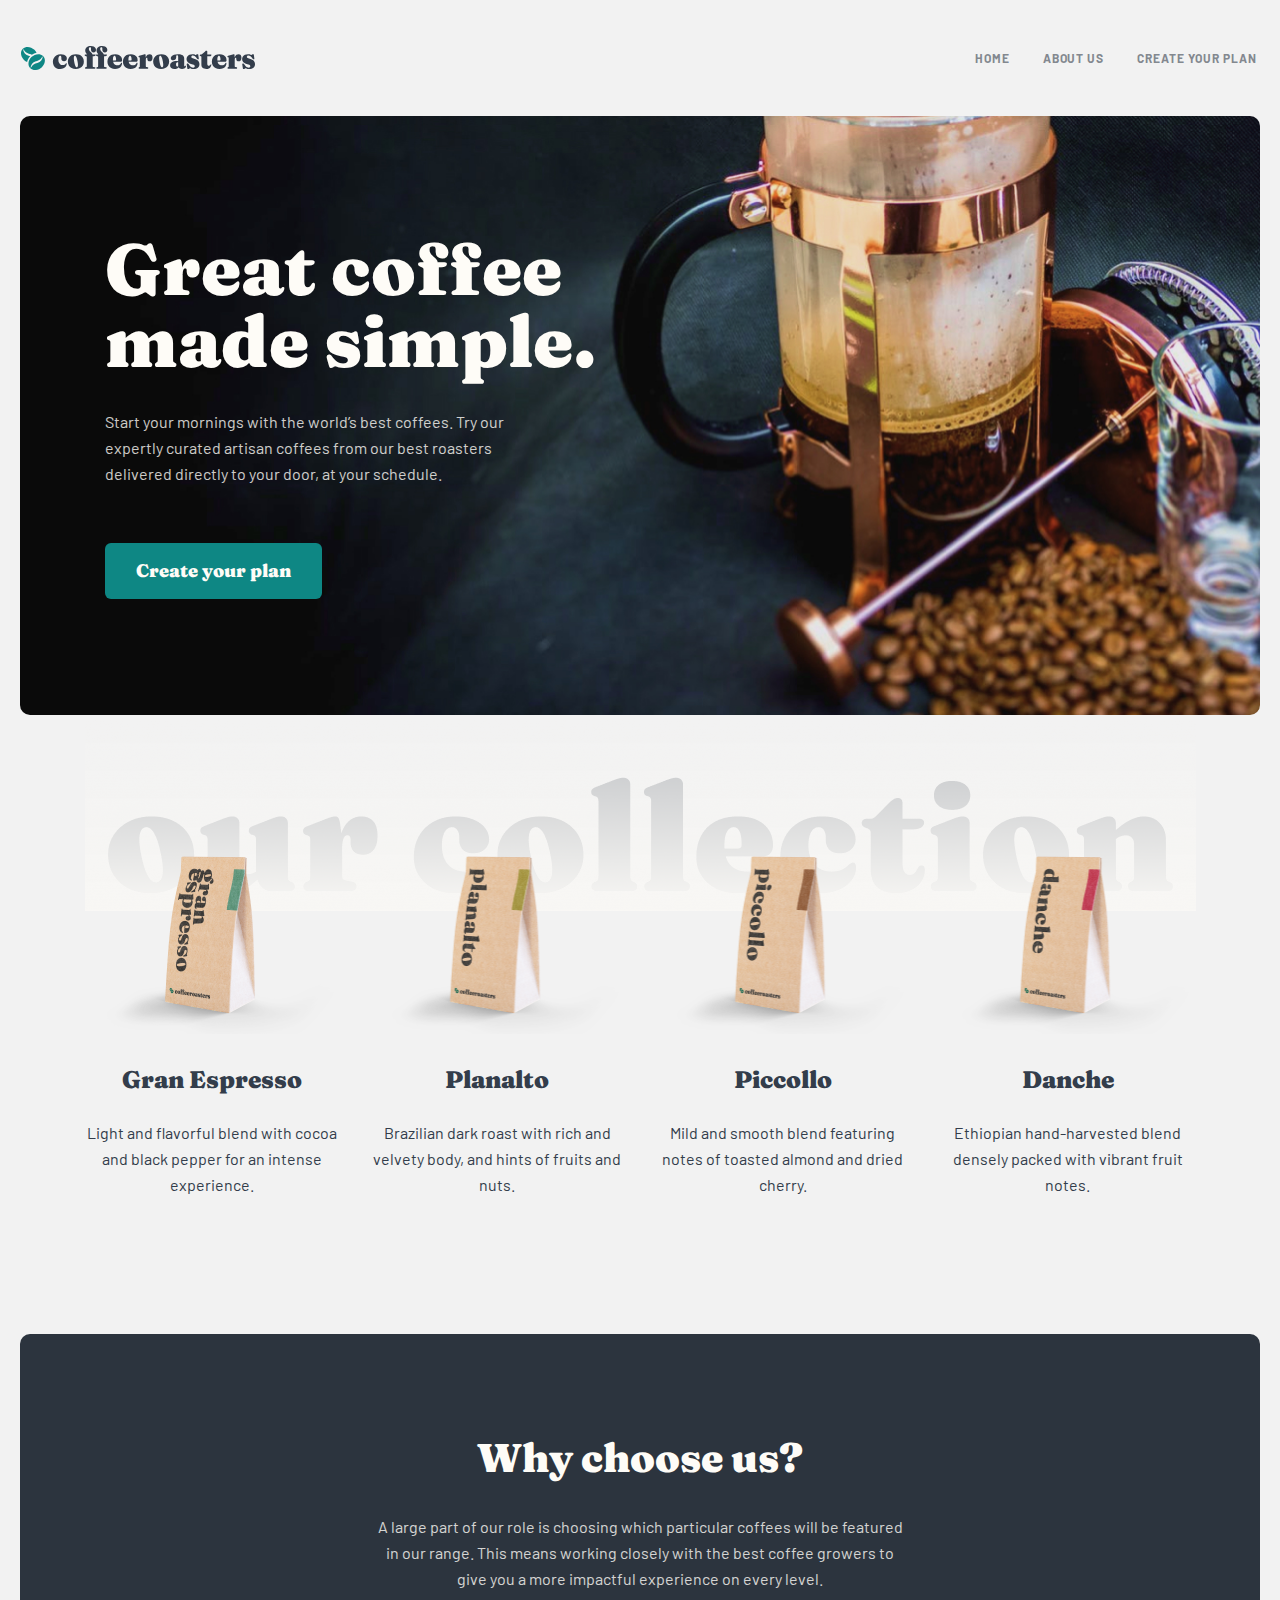
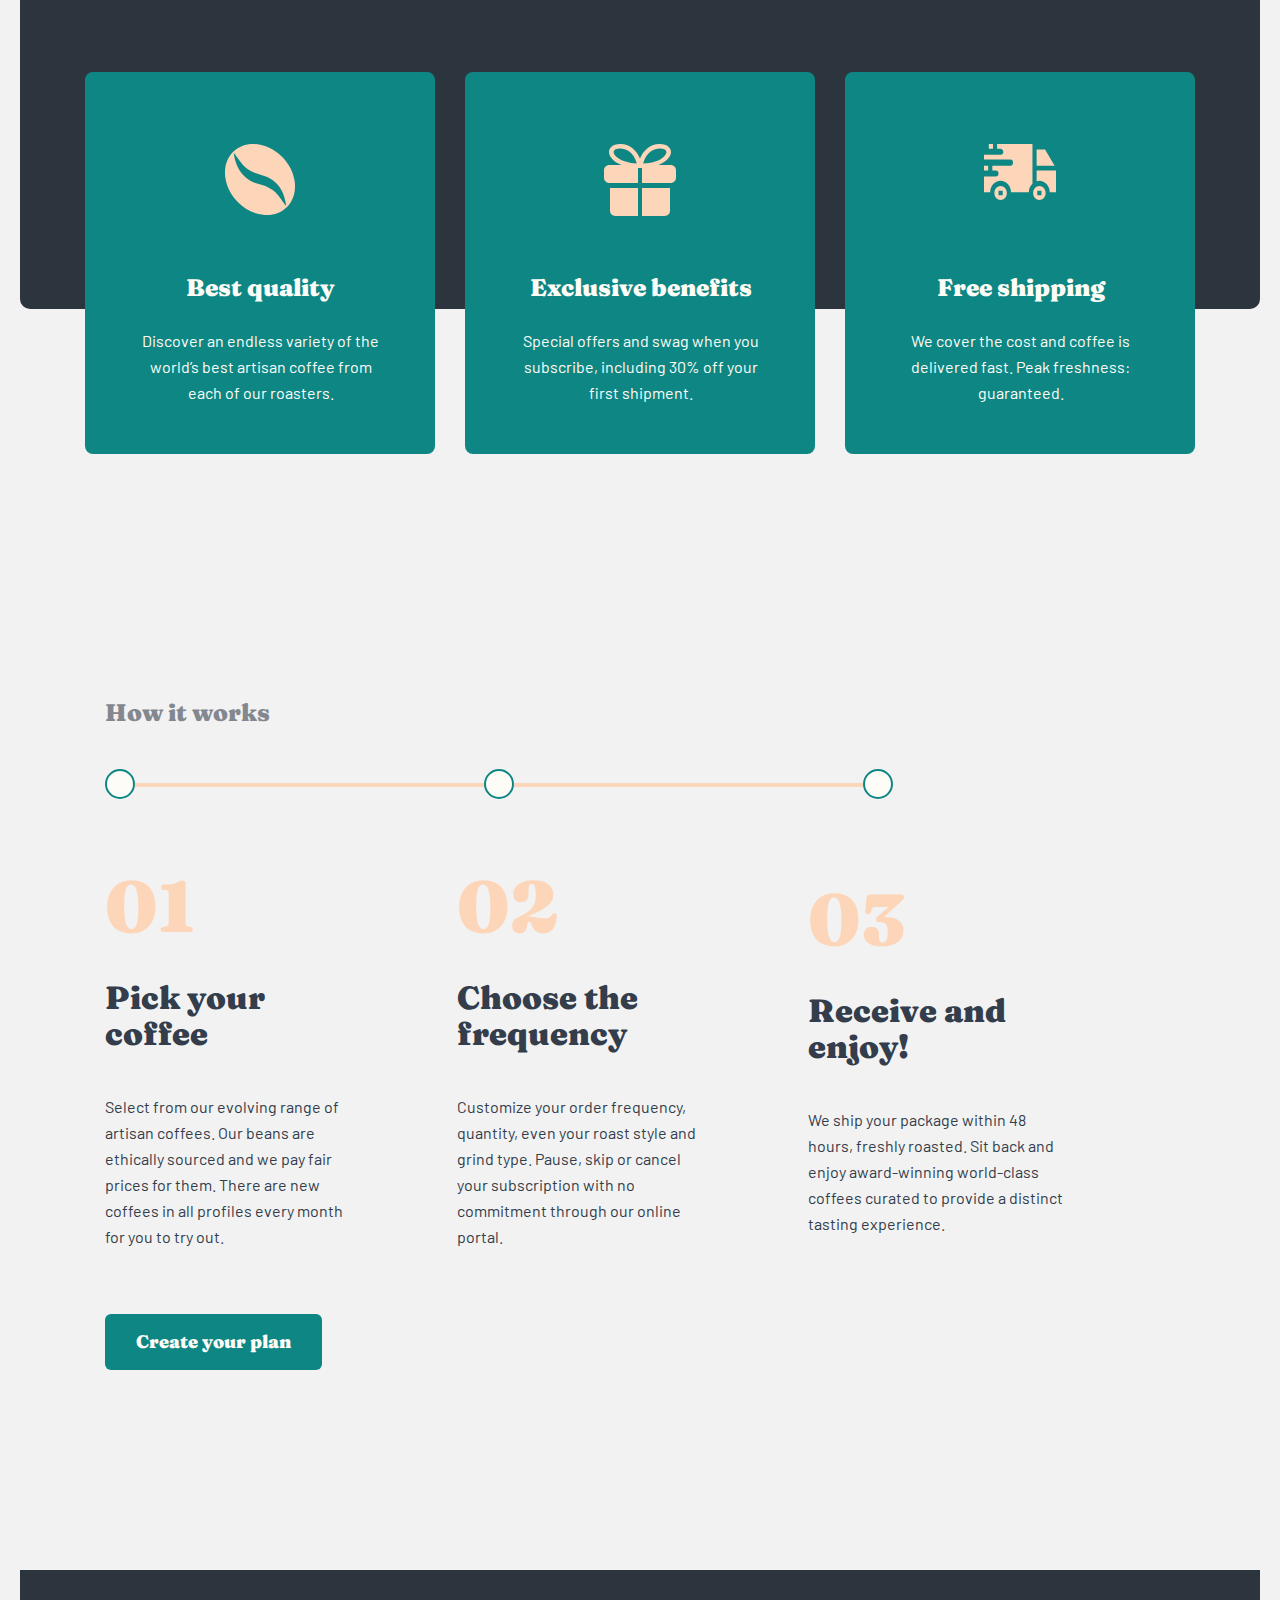
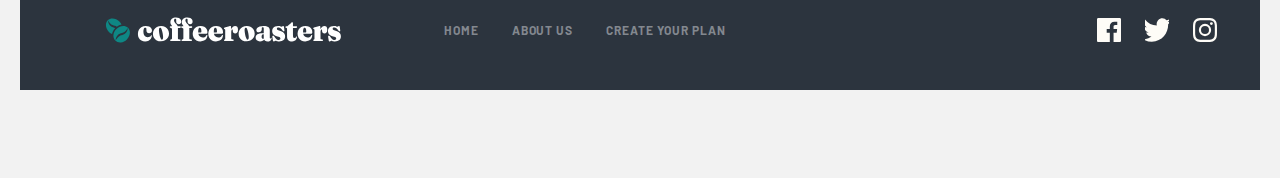
==== commit 3d6dd794: "coffeeroasters ready" ====
--- a/index.html
+++ b/index.html
@@ -150,19 +150,19 @@
             <div class="footer__inner">
                 <a href="" class="logo">
                     <picture>
-                        <source media="(max-width:576px)" srcset="./images/logo-mobile.svg">
+                        <source media="(max-width:576px)" srcset="./images/logo-mobile-f.svg">
                         <img class="logo__pic" src="./images/logo-footer.svg" alt="site logo" width="236" height="26">
                     </picture>
                 </a>
                 <div class="footer__navbar">
-                    <ul class="navbar__list">
-                        <li class="navbar__item">
+                    <ul class="navbar__list footer-nav">
+                        <li class="navbar__item footer-it">
                             <a href="#" class="navbar__link">HOME</a>
                         </li>
-                        <li class="navbar__item">
+                        <li class="navbar__item footer-it">
                             <a href="#" class="navbar__link">ABOUT US</a>
                         </li>
-                        <li class="navbar__item">
+                        <li class="navbar__item footer-it">
                             <a href="#" class="navbar__link">Create your plan</a>
                         </li>
                     </ul>
--- a/css/main.css
+++ b/css/main.css
@@ -314,6 +314,13 @@
   font-family: "Barlow";
   src: url("../fonts/Barlow-Regular.woff2") format("woff2"), url("../fonts/Barlow-Regular.woff") format("woff");
   font-weight: normal;
+  font-style: normal;
+  font-display: swap;
+}
+@font-face {
+  font-family: "Barlow";
+  src: url("../fonts/Barlow-Bold.woff2") format("woff2"), url("../fonts/Barlow-Bold.woff") format("woff");
+  font-weight: bold;
   font-style: normal;
   font-display: swap;
 }
@@ -872,6 +879,22 @@
   padding-left: 85px;
 }
 
+.works__title {
+  margin: 0;
+  margin-bottom: 40px;
+  font-family: "Fraunces 9pt";
+  font-style: normal;
+  font-weight: 900;
+  font-size: 24px;
+  line-height: 32px;
+  color: #83888f;
+}
+
+.works__pic {
+  width: 100%;
+  max-width: 800px;
+}
+
 .circle + .circle {
   margin-left: 345px;
 }
@@ -907,7 +930,7 @@
 
 .works__item {
   width: 100%;
-  width: 285px;
+  max-width: 285px;
 }
 
 .works-list__num {
@@ -937,6 +960,438 @@
   color: #333d4b;
 }
 
+@media only screen and (max-width: 912px) {
+  .circle + .circle {
+    margin-left: 300px;
+  }
+  .line {
+    width: 304px;
+  }
+}
+@media only screen and (max-width: 768px) {
+  .works {
+    padding: 144px 0;
+  }
+  .works__inner {
+    max-width: 689px;
+    padding-left: 0;
+  }
+  .circle + .circle {
+    margin-left: 198px;
+  }
+  .line {
+    width: 202px;
+  }
+  .work-list {
+    gap: 10px;
+  }
+  .works-list__title {
+    margin: 42px 0 38px;
+    font-size: 28px;
+    line-height: 32px;
+  }
+  .works-list__text {
+    font-size: 15px;
+    line-height: 25px;
+  }
+}
+@media only screen and (max-width: 576px) {
+  .works {
+    padding: 550px 0 120px;
+  }
+  .works__inner {
+    text-align: center;
+  }
+  .works__title {
+    margin-bottom: 80px;
+  }
+  .work-list {
+    flex-direction: column;
+    gap: 56px;
+  }
+  .works-list__title {
+    margin: 24px 0;
+  }
+  .works__pic {
+    display: none;
+  }
+}
+.about__inner {
+  padding: 137px 0 137px 85px;
+  background-image: url("../images/about-bgi.jpg");
+  background-repeat: no-repeat;
+  background-size: 100% 100%;
+  border-radius: 10px;
+}
+
+.about__content {
+  width: 100%;
+  max-width: 445px;
+}
+
+.about__title {
+  margin: 0;
+  margin-bottom: 24px;
+  font-family: "Fraunces 9pt";
+  font-weight: 900;
+  font-size: 40px;
+  line-height: 48px;
+  color: #fefcf7;
+}
+
+.about__text {
+  margin: 0;
+  font-family: "Barlow";
+  font-weight: 400;
+  font-size: 16px;
+  line-height: 26px;
+  color: #fefcf7;
+}
+
+@media only screen and (max-width: 768px) {
+  .about__inner {
+    padding: 118px 0 118px 58px;
+    background-image: url("../images/about-bgi-tablet.jpg");
+  }
+  .about__content {
+    max-width: 398px;
+  }
+  .about__title {
+    font-size: 32px;
+    line-height: 40px;
+  }
+  .about__text {
+    font-size: 15px;
+    line-height: 25px;
+  }
+}
+@media only screen and (max-width: 576px) {
+  .about__inner {
+    padding: 111px 24px 87px;
+    background-image: url("../images/about-bgi-mobile.jpg");
+  }
+  .about__content {
+    max-width: 279px;
+    margin: 0 auto;
+    text-align: center;
+  }
+  .about__title {
+    font-size: 28px;
+    line-height: 28px;
+  }
+}
+.commitment {
+  padding: 168px 0 120px;
+}
+
+.commitment__inner {
+  width: 100%;
+  max-width: 1110px;
+  margin: 0 auto;
+  height: 520px;
+  display: flex;
+  align-items: center;
+  background-image: url("../images/commitment.jpg");
+  background-repeat: no-repeat;
+  border-radius: 8px;
+}
+
+.commitment__content {
+  width: 100%;
+  max-width: 540px;
+  margin-left: auto;
+}
+
+.commitment__title {
+  margin: 0;
+  margin-bottom: 32px;
+  font-family: "Fraunces 9pt";
+  font-weight: 900;
+  font-size: 40px;
+  line-height: 48px;
+  color: #333d4b;
+}
+
+.commitment__text {
+  margin: 0;
+  font-family: "Barlow";
+  font-style: normal;
+  font-weight: 400;
+  font-size: 16px;
+  line-height: 26px;
+  color: #333d4b;
+  mix-blend-mode: normal;
+  opacity: 0.8;
+}
+
+@media only screen and (max-width: 768px) {
+  .commitment {
+    padding: 144px 0 130px;
+  }
+  .commitment__inner {
+    max-width: 689px;
+    background-image: url("../images/commitment-tablet.jpg");
+    align-items: flex-start;
+  }
+  .commitment__content {
+    max-width: 339px;
+    margin-left: auto;
+  }
+  .commitment__title {
+    font-size: 32px;
+    line-height: 48px;
+  }
+  .commitment__text {
+    font-size: 15px;
+    line-height: 25px;
+  }
+}
+@media only screen and (max-width: 576px) {
+  .commitment {
+    padding: 120px 0 280px;
+  }
+  .commitment__inner {
+    background-image: url("../images/commitment-mobile.jpg");
+    background-position: top center;
+  }
+  .commitment__content {
+    padding-top: 448px;
+    max-width: 327px;
+    margin: 0 auto;
+    text-align: center;
+  }
+}
+.uncompromising {
+  padding: 120px 0 168px;
+}
+
+.uncompromising__inner {
+  position: relative;
+  padding: 88px 0 176px 85px;
+  background-color: #2c343e;
+  border-radius: 10px;
+}
+
+.uncompromising__content {
+  width: 100%;
+  max-width: 540px;
+}
+
+.uncompromising__title {
+  margin: 0;
+  margin-bottom: 32px;
+  font-family: "Fraunces 9pt";
+  font-style: normal;
+  font-weight: 900;
+  font-size: 40px;
+  line-height: 48px;
+  color: #fefcf7;
+}
+
+.uncompromising__text {
+  margin: 0;
+  font-family: "Barlow";
+  font-style: normal;
+  font-weight: 400;
+  font-size: 16px;
+  line-height: 26px;
+  color: #fefcf7;
+  mix-blend-mode: normal;
+  opacity: 0.8;
+}
+
+.capuchino {
+  position: absolute;
+  top: -88px;
+  right: 85px;
+  display: inline-block;
+  width: 100%;
+  max-width: 445px;
+  height: 100%;
+  max-height: 474px;
+  background-image: url("../images/capuchino.jpg");
+  background-repeat: no-repeat;
+  background-size: 100% 100%;
+  border-radius: 8px;
+  background-color: #0e8784;
+}
+
+@media only screen and (max-width: 768px) {
+  .uncompromising {
+    padding: 150px 0 168px;
+  }
+  .uncompromising__inner {
+    padding: 224px 74px 67px;
+  }
+  .uncompromising__content {
+    width: 100%;
+    max-width: 540px;
+    margin: 0 auto;
+    text-align: center;
+  }
+  .uncompromising__title {
+    margin-bottom: 24px;
+    font-size: 32px;
+    line-height: 48px;
+  }
+  .uncompromising__text {
+    font-size: 15px;
+    line-height: 25px;
+  }
+  .capuchino {
+    top: -160px;
+    right: none;
+    bottom: none;
+    max-width: 573px;
+    max-height: 320px;
+    background-image: url("../images/capuchino-tablet.jpg");
+    background-position: top center;
+  }
+}
+@media only screen and (max-width: 576px) {
+  .uncompromising {
+    padding: 200px 0 120px;
+  }
+  .uncompromising__inner {
+    padding: 142px 24px 64px;
+  }
+  .uncompromising__content {
+    max-width: 380px;
+    margin: 0 auto;
+    text-align: center;
+  }
+  .uncompromising__title {
+    margin-bottom: 24px;
+    font-size: 28px;
+    line-height: 28px;
+  }
+  .capuchino {
+    top: -78px;
+    right: 50px;
+    max-width: 279px;
+    max-height: 156px;
+    background-image: url("../images/capuchino-mobile.jpg");
+  }
+}
+.headquarters {
+  padding-bottom: 168px;
+}
+
+.headquarters__inner {
+  width: 100%;
+  max-width: 1045px;
+  margin: 0 auto;
+}
+
+.headquarters__title {
+  margin: 0;
+  margin-bottom: 72px;
+  font-family: "Fraunces 9pt";
+  font-style: normal;
+  font-weight: 900;
+  font-size: 24px;
+  line-height: 32px;
+  color: #83888f;
+}
+
+.headquarters__list {
+  margin: 0;
+  padding: 0;
+  list-style-type: none;
+  display: flex;
+  align-items: center;
+  gap: 95px;
+}
+
+.headquarters__item {
+  width: 100%;
+  max-width: 285px;
+}
+
+.headquarters__item::before {
+  display: block;
+  height: 50px;
+  margin-bottom: 45px;
+  background-repeat: no-repeat;
+  background-size: 50px 50px;
+  content: "";
+}
+
+.headquarters__item:nth-child(1)::before {
+  background-image: url("../images/UK.svg");
+}
+
+.headquarters__item:nth-child(2)::before {
+  background-image: url("../images/Canada.svg");
+}
+
+.headquarters__item:nth-child(3)::before {
+  background-image: url("../images/Australia.svg");
+}
+
+.headquarters-list__title {
+  margin: 0;
+  margin-bottom: 24px;
+  font-family: "Fraunces 9pt";
+  font-style: normal;
+  font-weight: 900;
+  font-size: 32px;
+  line-height: 36px;
+  color: #333d4b;
+}
+
+.headquarters__list--list {
+  margin: 0;
+  padding: 0;
+  list-style-type: none;
+}
+
+.headquarters__list--item {
+  margin: 0;
+  font-family: "Barlow";
+  font-style: normal;
+  font-weight: 400;
+  font-size: 16px;
+  line-height: 26px;
+  color: #333d4b;
+}
+
+@media only screen and (max-width: 768px) {
+  .headquarters {
+    padding-bottom: 144px;
+  }
+  .headquarters__inner {
+    max-width: 688px;
+  }
+  .headquarters__list {
+    gap: 9px;
+  }
+  .headquarters-list__title {
+    margin-bottom: 21px;
+    font-size: 24px;
+    line-height: 36px;
+  }
+}
+@media only screen and (max-width: 576px) {
+  .headquarters {
+    padding-bottom: 120px;
+  }
+  .headquarters__inner {
+    text-align: center;
+  }
+  .headquarters__list {
+    flex-direction: column;
+    gap: 80px;
+  }
+  .headquarters-list__title {
+    margin-bottom: 22px;
+    font-size: 28px;
+    line-height: 36px;
+  }
+  .headquarters__item::before {
+    background-position: center;
+  }
+}
 .footer {
   padding-bottom: 88px;
 }
@@ -961,4 +1416,38 @@
   padding: 0;
   list-style-type: none;
   margin-left: 368px;
+}
+
+@media only screen and (max-width: 768px) {
+  .footer__inner {
+    padding: 54px 190px 54px 215px;
+    flex-direction: column;
+  }
+  .footer__navbar {
+    margin: 32px 0 65px;
+  }
+  .footer__list {
+    margin-left: 0;
+  }
+}
+@media only screen and (max-width: 576px) {
+  .footer {
+    padding-bottom: 72px;
+  }
+  .footer__inner {
+    padding: 54px;
+    flex-direction: column;
+  }
+  .footer__navbar {
+    margin: 50px 0 50px;
+  }
+  .footer-it + .footer-it {
+    margin-left: 0;
+    margin-top: 24px;
+  }
+  .footer-nav {
+    display: flex;
+    flex-direction: column;
+    text-align: center;
+  }
 }/*# sourceMappingURL=main.css.map */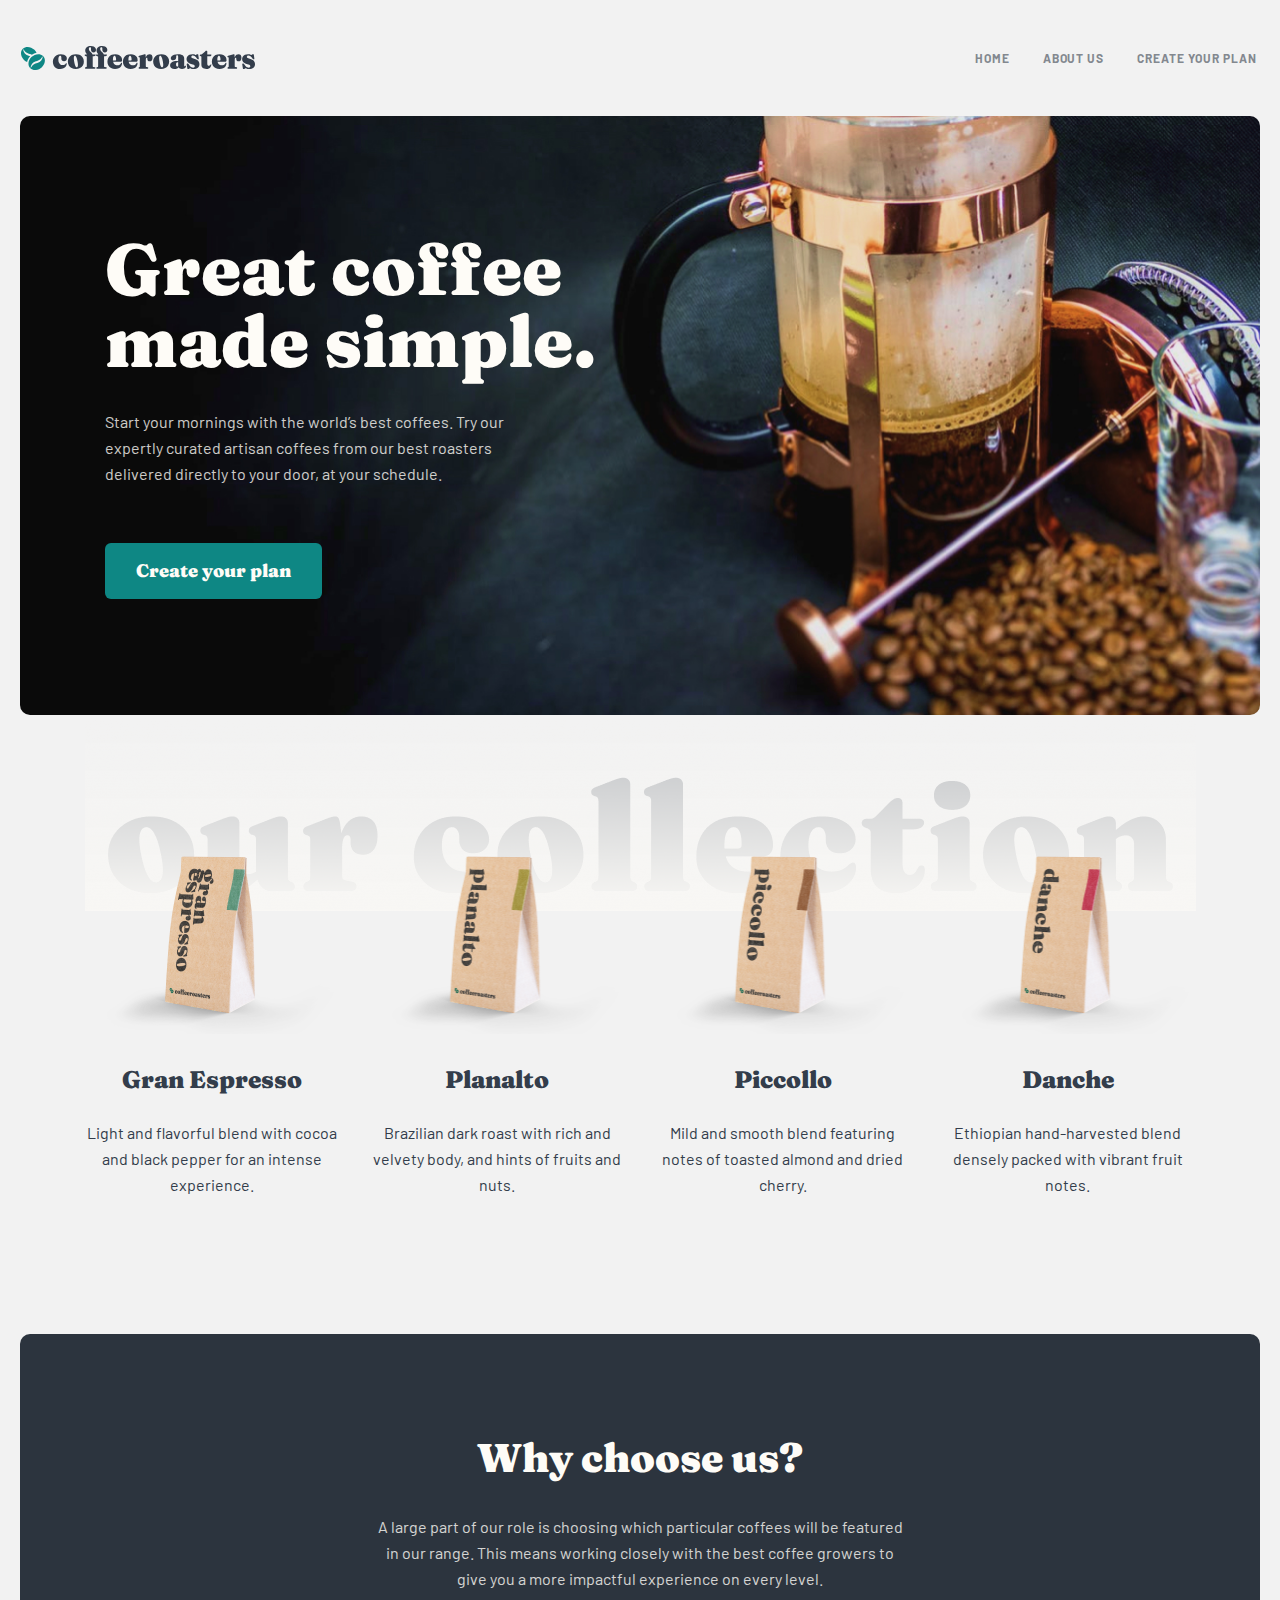
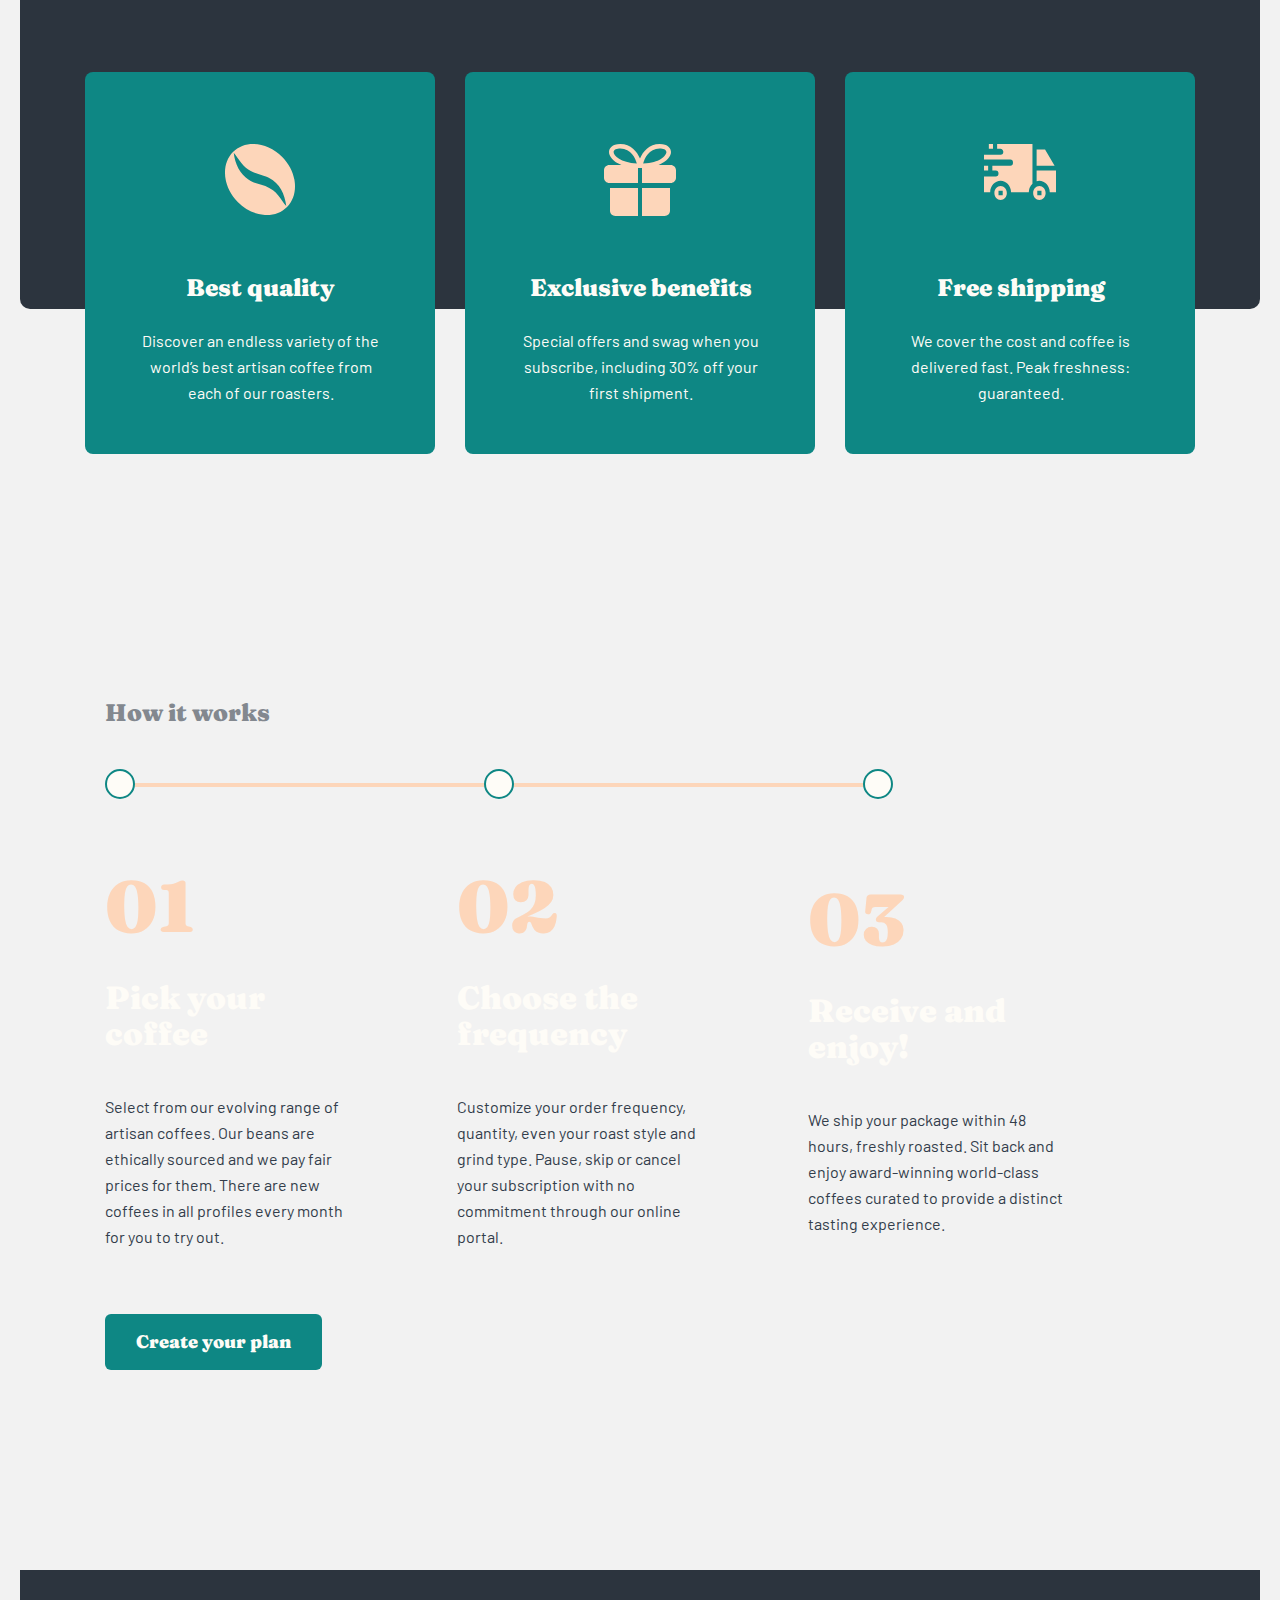
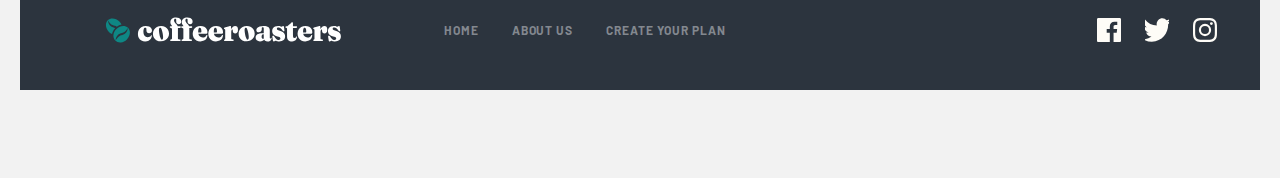
==== commit 5b296291: "coffeeroasters ready" ====
--- a/index.html
+++ b/index.html
@@ -27,7 +27,7 @@
                             <a href="./about.html" class="navbar__link">ABOUT US</a>
                         </li>
                         <li class="navbar__item">
-                            <a href="#" class="navbar__link">Create your plan</a>
+                            <a href="./create-plan.html" class="navbar__link">Create your plan</a>
                         </li>
                     </ul>
                 </nav>
@@ -126,17 +126,23 @@
                     <ul class="works__list work-list">
                         <li class="works__item">
                             <span class="works-list__num">01</span>
-                            <h3 class="works-list__title">Pick your coffee</h3>
+                            <div class="works__item--box">
+                                <h3 class="works-list__title text-color">Pick your coffee</h3>
+                            </div>
                             <p class="works-list__text">Select from our evolving range of artisan coffees. Our beans are ethically sourced and we pay fair prices for them. There are new coffees in all profiles every month for you to try out.</p>
                         </li>
                         <li class="works__item">
                             <span class="works-list__num">02</span>
-                            <h3 class="works-list__title">Choose the frequency</h3>
+                            <div class="works__item--box">
+                                <h3 class="works-list__title text-color">Choose the frequency</h3>
+                            </div>
                             <p class="works-list__text">Customize your order frequency, quantity, even your roast style and grind type. Pause, skip or cancel your subscription with no commitment through our online portal.</p>
                         </li>
                         <li class="works__item">
                             <span class="works-list__num">03</span>
-                            <h3 class="works-list__title">Receive and enjoy!</h3>
+                            <div class="works__item--box">
+                                <h3 class="works-list__title text-color">Receive and enjoy!</h3>
+                            </div>
                             <p class="works-list__text">We ship your package within 48 hours, freshly roasted. Sit back and enjoy award-winning world-class coffees curated to provide a distinct tasting experience.</p>
                         </li>
                     </ul>
@@ -157,13 +163,13 @@
                 <div class="footer__navbar">
                     <ul class="navbar__list footer-nav">
                         <li class="navbar__item footer-it">
-                            <a href="#" class="navbar__link">HOME</a>
+                            <a href="./index.html" class="navbar__link">HOME</a>
                         </li>
                         <li class="navbar__item footer-it">
-                            <a href="#" class="navbar__link">ABOUT US</a>
+                            <a href="./about.html" class="navbar__link">ABOUT US</a>
                         </li>
                         <li class="navbar__item footer-it">
-                            <a href="#" class="navbar__link">Create your plan</a>
+                            <a href="./create-plan.html" class="navbar__link">Create your plan</a>
                         </li>
                     </ul>
                 </div>
--- a/css/main.css
+++ b/css/main.css
@@ -547,6 +547,10 @@
     line-height: 25px;
   }
 }
+.plan-works__inner {
+  background: #2c343e;
+}
+
 .collection__inner {
   margin: 0 auto;
   width: 100%;
@@ -1148,14 +1152,14 @@
 }
 @media only screen and (max-width: 576px) {
   .commitment {
-    padding: 120px 0 280px;
+    padding: 120px 0 450px;
   }
   .commitment__inner {
     background-image: url("../images/commitment-mobile.jpg");
     background-position: top center;
   }
   .commitment__content {
-    padding-top: 448px;
+    padding-top: 568px;
     max-width: 327px;
     margin: 0 auto;
     text-align: center;
@@ -1392,6 +1396,252 @@
     background-position: center;
   }
 }
+.plan {
+  padding-bottom: 155px;
+}
+
+.plan__inner {
+  padding: 134px 0 134px 85px;
+  background-image: url("../images/nescafe.jpg");
+  background-repeat: no-repeat;
+  background-size: 100% 100%;
+  background-color: #a2a2a2;
+  border-radius: 10px;
+}
+
+.plan__content {
+  width: 100%;
+  max-width: 486px;
+}
+
+.plan__title {
+  margin: 0 0 32px;
+  font-family: "Fraunces 9pt";
+  font-style: normal;
+  font-weight: 900;
+  font-size: 72px;
+  line-height: 72px;
+  color: #fefcf7;
+}
+
+.plan__text {
+  margin: 0;
+  font-family: "Barlow";
+  font-style: normal;
+  font-weight: 400;
+  font-size: 16px;
+  line-height: 26px;
+  color: #fefcf7;
+  mix-blend-mode: normal;
+  opacity: 0.8;
+}
+
+.plan-works {
+  padding-bottom: 168px;
+}
+
+.plan-works__inner {
+  width: 100%;
+  max-width: 1280px;
+  padding: 100px 150px 100px 85px;
+  background-color: #2c343e;
+  border-radius: 10px;
+}
+
+.works__pic {
+  width: 100%;
+  max-width: 800px;
+}
+
+.circle + .circle {
+  margin-left: 345px;
+}
+
+.circle {
+  position: relative;
+  display: inline-block;
+  width: 30px;
+  height: 30px;
+  background-color: #fefcf7;
+  border: 2px solid #0e8784;
+  border-radius: 50%;
+}
+
+.plan-pic__circle {
+  background-color: #2c343e;
+  border: 2px solid #0e8784;
+}
+
+.line {
+  position: absolute;
+  top: 12px;
+  left: 28px;
+  display: inline-block;
+  width: 349px;
+  border: 2px solid #fdd6ba;
+}
+
+.work-list {
+  display: flex;
+  align-items: center;
+  justify-content: space-between;
+  gap: 95px;
+  margin: 67px 0 64px;
+  padding: 0;
+  list-style-type: none;
+}
+
+.works__item {
+  width: 100%;
+  max-width: 285px;
+}
+
+.works-list__num {
+  font-family: "Fraunces 9pt";
+  font-weight: 900;
+  font-size: 72px;
+  line-height: 72px;
+  color: #fdd6ba;
+}
+
+.works__item--box {
+  width: 100%;
+  max-width: 255px;
+}
+
+.works-list__title {
+  margin: 38px 0 42px;
+  font-family: "Fraunces 9pt";
+  font-weight: 900;
+  font-size: 32px;
+  line-height: 36px;
+  color: #333d4b;
+}
+
+.works-list__text {
+  margin: 0;
+  font-family: "Barlow";
+  font-style: normal;
+  font-weight: 400;
+  font-size: 16px;
+  line-height: 26px;
+  color: #333d4b;
+}
+
+.text-color {
+  color: #fefcf7;
+}
+
+@media only screen and (max-width: 912px) {
+  .circle + .circle {
+    margin-left: 300px;
+  }
+  .line {
+    width: 304px;
+  }
+}
+@media only screen and (max-width: 768px) {
+  .plan-works {
+    padding: 144px 0;
+  }
+  .plan-works__inner {
+    max-width: 689px;
+    padding-left: 0;
+  }
+}
+@media only screen and (max-width: 576px) {
+  .plan-works {
+    padding: 550px 0 120px;
+  }
+  .plan-works__inner {
+    text-align: center;
+  }
+}
+.menu__inner {
+  width: 100%;
+  max-width: 1110px;
+  margin: 0 auto;
+  display: flex;
+  align-items: flex-start;
+}
+
+.menu__list {
+  width: 100%;
+  max-width: 255px;
+  margin: 0;
+  padding: 0;
+  list-style-type: none;
+}
+
+.menu__item + .menu__item {
+  margin-top: 24px;
+  padding-top: 24px;
+  border-top: 1px solid #83888f;
+}
+
+.menu-list__link {
+  font-family: "Fraunces 9pt";
+  font-style: normal;
+  font-weight: 900;
+  font-size: 24px;
+  line-height: 32px;
+  color: #333d4b;
+  text-decoration: none;
+}
+
+.menu__box {
+  margin-left: auto;
+  width: 100%;
+  max-width: 730px;
+}
+
+.box {
+  overflow: hidden;
+  margin: 0 auto;
+  transition: all 0.4s ease;
+}
+
+.open {
+  height: 350px;
+}
+
+.box__row {
+  display: flex;
+  align-items: center;
+  justify-content: space-between;
+  margin-bottom: 50px;
+}
+
+.box__title {
+  margin: 0;
+  font-weight: 900;
+  font-size: 40px;
+  line-height: 48px;
+  color: #83888f;
+}
+
+.box__content {
+  display: flex;
+  align-items: center;
+  justify-content: space-between;
+}
+
+.card {
+  width: 228px;
+  padding: 32px 28px 84px;
+  background: #f4f1eb;
+  border-radius: 8px;
+}
+
+.box__input:checked ~ .card {
+  background: #0e8784;
+  color: #fff;
+}
+
+summary {
+  list-style-type: none;
+}
+
 .footer {
   padding-bottom: 88px;
 }
@@ -1450,4 +1700,89 @@
     flex-direction: column;
     text-align: center;
   }
+}
+@media only screen and (-webkit-min-device-pixel-ratio: 2), only screen and (min-device-pixel-ratio: 2), only screen and (min-resolution: 192dpi), only screen and (min-resolution: 2dppx) {
+  .hero__inner {
+    background-image: url("../images/bgi@2x.jpg");
+  }
+}
+@media only screen and (-webkit-min-device-pixel-ratio: 2) and (max-width: 768px), only screen and (min-device-pixel-ratio: 2) and (max-width: 768px), only screen and (min-resolution: 192dpi) and (max-width: 768px), only screen and (min-resolution: 2dppx) and (max-width: 768px) {
+  .hero__inner {
+    background-image: url("../images/bgi-tablet@2x.jpg");
+  }
+}
+@media only screen and (-webkit-min-device-pixel-ratio: 2) and (max-width: 576px), only screen and (min-device-pixel-ratio: 2) and (max-width: 576px), only screen and (min-resolution: 192dpi) and (max-width: 576px), only screen and (min-resolution: 2dppx) and (max-width: 576px) {
+  .hero__inner {
+    background-image: url("../images/bgi-mobile@2x.jpg");
+  }
+}
+@media only screen and (-webkit-min-device-pixel-ratio: 2), only screen and (min-device-pixel-ratio: 2), only screen and (min-resolution: 192dpi), only screen and (min-resolution: 2dppx) {
+  .collection__inner {
+    background-image: url("../images/collection-bg-img@2x.png");
+  }
+}
+@media only screen and (-webkit-min-device-pixel-ratio: 2), only screen and (min-device-pixel-ratio: 2), only screen and (min-resolution: 192dpi), only screen and (min-resolution: 2dppx) {
+  .collection__item:nth-child(1)::before {
+    background-image: url("../images/Gran-Espresso@2x.png");
+  }
+}
+@media only screen and (-webkit-min-device-pixel-ratio: 2), only screen and (min-device-pixel-ratio: 2), only screen and (min-resolution: 192dpi), only screen and (min-resolution: 2dppx) {
+  .collection__item:nth-child(2)::before {
+    background-image: url("../images/Planalto@2x.png");
+  }
+}
+@media only screen and (-webkit-min-device-pixel-ratio: 2), only screen and (min-device-pixel-ratio: 2), only screen and (min-resolution: 192dpi), only screen and (min-resolution: 2dppx) {
+  .collection__item:nth-child(3)::before {
+    background-image: url("../images/Piccollo@2x.png");
+  }
+}
+@media only screen and (-webkit-min-device-pixel-ratio: 2), only screen and (min-device-pixel-ratio: 2), only screen and (min-resolution: 192dpi), only screen and (min-resolution: 2dppx) {
+  .collection__item:nth-child(4)::before {
+    background-image: url("../images/Danche@2x.png");
+  }
+}
+@media only screen and (-webkit-min-device-pixel-ratio: 2), only screen and (min-device-pixel-ratio: 2), only screen and (min-resolution: 192dpi), only screen and (min-resolution: 2dppx) {
+  .about__inner {
+    background-image: url("../images/about-bgi@2x.jpg");
+  }
+}
+@media only screen and (-webkit-min-device-pixel-ratio: 2) and (max-width: 768px), only screen and (min-device-pixel-ratio: 2) and (max-width: 768px), only screen and (min-resolution: 192dpi) and (max-width: 768px), only screen and (min-resolution: 2dppx) and (max-width: 768px) {
+  .about__inner {
+    background-image: url("../images/about-bgi-tablet@2x.jpg");
+  }
+}
+@media only screen and (-webkit-min-device-pixel-ratio: 2) and (max-width: 576px), only screen and (min-device-pixel-ratio: 2) and (max-width: 576px), only screen and (min-resolution: 192dpi) and (max-width: 576px), only screen and (min-resolution: 2dppx) and (max-width: 576px) {
+  .about__inner {
+    background-image: url("../images/about-bgi-mobile@2x.jpg");
+  }
+}
+@media only screen and (-webkit-min-device-pixel-ratio: 2), only screen and (min-device-pixel-ratio: 2), only screen and (min-resolution: 192dpi), only screen and (min-resolution: 2dppx) {
+  .commitment__inner {
+    background-image: url("../images/commitment@2x.jpg");
+  }
+}
+@media only screen and (-webkit-min-device-pixel-ratio: 2) and (max-width: 768px), only screen and (min-device-pixel-ratio: 2) and (max-width: 768px), only screen and (min-resolution: 192dpi) and (max-width: 768px), only screen and (min-resolution: 2dppx) and (max-width: 768px) {
+  .commitment__inner {
+    background-image: url("../images/commitment-tablet@2x.jpg");
+  }
+}
+@media only screen and (-webkit-min-device-pixel-ratio: 2) and (max-width: 576px), only screen and (min-device-pixel-ratio: 2) and (max-width: 576px), only screen and (min-resolution: 192dpi) and (max-width: 576px), only screen and (min-resolution: 2dppx) and (max-width: 576px) {
+  .commitment__inner {
+    background-image: url("../images/commitment-mobile@2x.jpg");
+  }
+}
+@media only screen and (-webkit-min-device-pixel-ratio: 2), only screen and (min-device-pixel-ratio: 2), only screen and (min-resolution: 192dpi), only screen and (min-resolution: 2dppx) {
+  .capuchino {
+    background-image: url("../images/capuchino@2x.jpg");
+  }
+}
+@media only screen and (-webkit-min-device-pixel-ratio: 2) and (max-width: 768px), only screen and (min-device-pixel-ratio: 2) and (max-width: 768px), only screen and (min-resolution: 192dpi) and (max-width: 768px), only screen and (min-resolution: 2dppx) and (max-width: 768px) {
+  .capuchino {
+    background-image: url("../images/capuchino-tablet@2x.jpg");
+  }
+}
+@media only screen and (-webkit-min-device-pixel-ratio: 2) and (max-width: 576px), only screen and (min-device-pixel-ratio: 2) and (max-width: 576px), only screen and (min-resolution: 192dpi) and (max-width: 576px), only screen and (min-resolution: 2dppx) and (max-width: 576px) {
+  .capuchino {
+    background-image: url("../images/capuchino-mobile@2x.jpg");
+  }
 }/*# sourceMappingURL=main.css.map */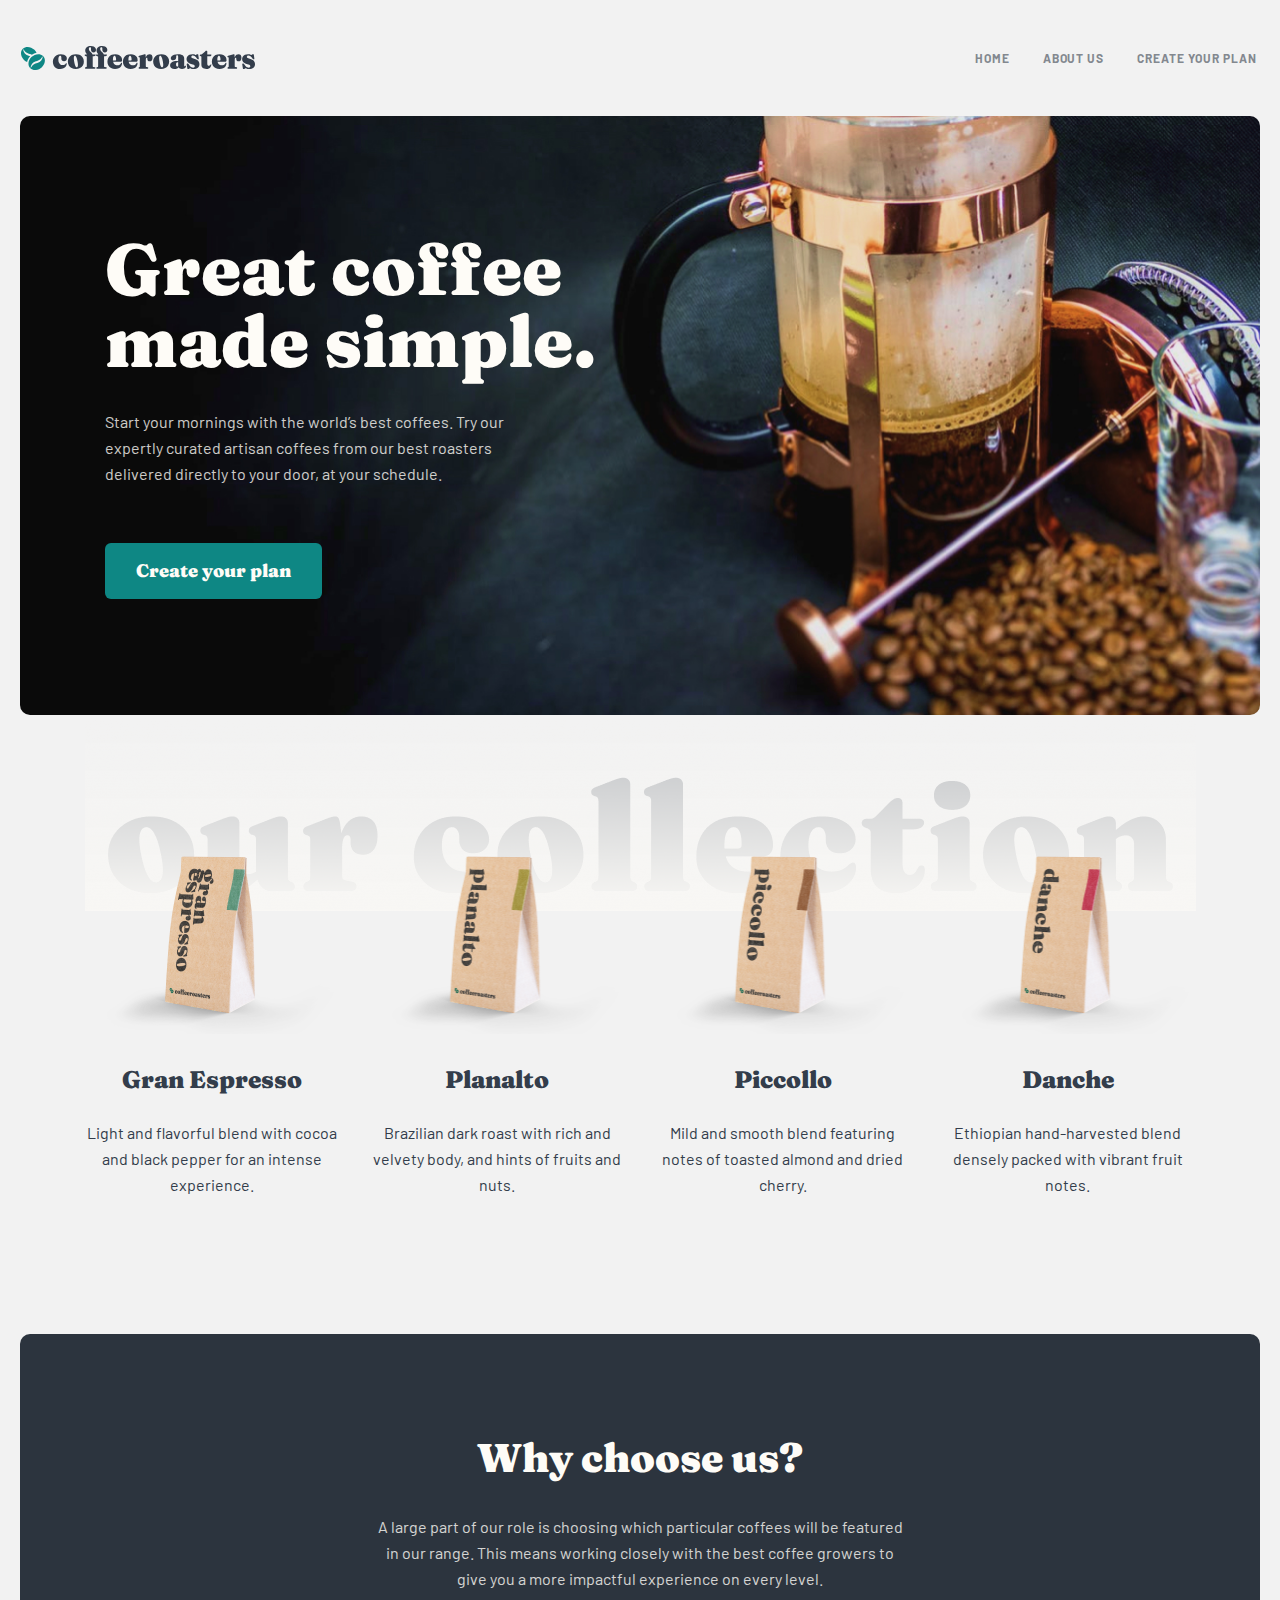
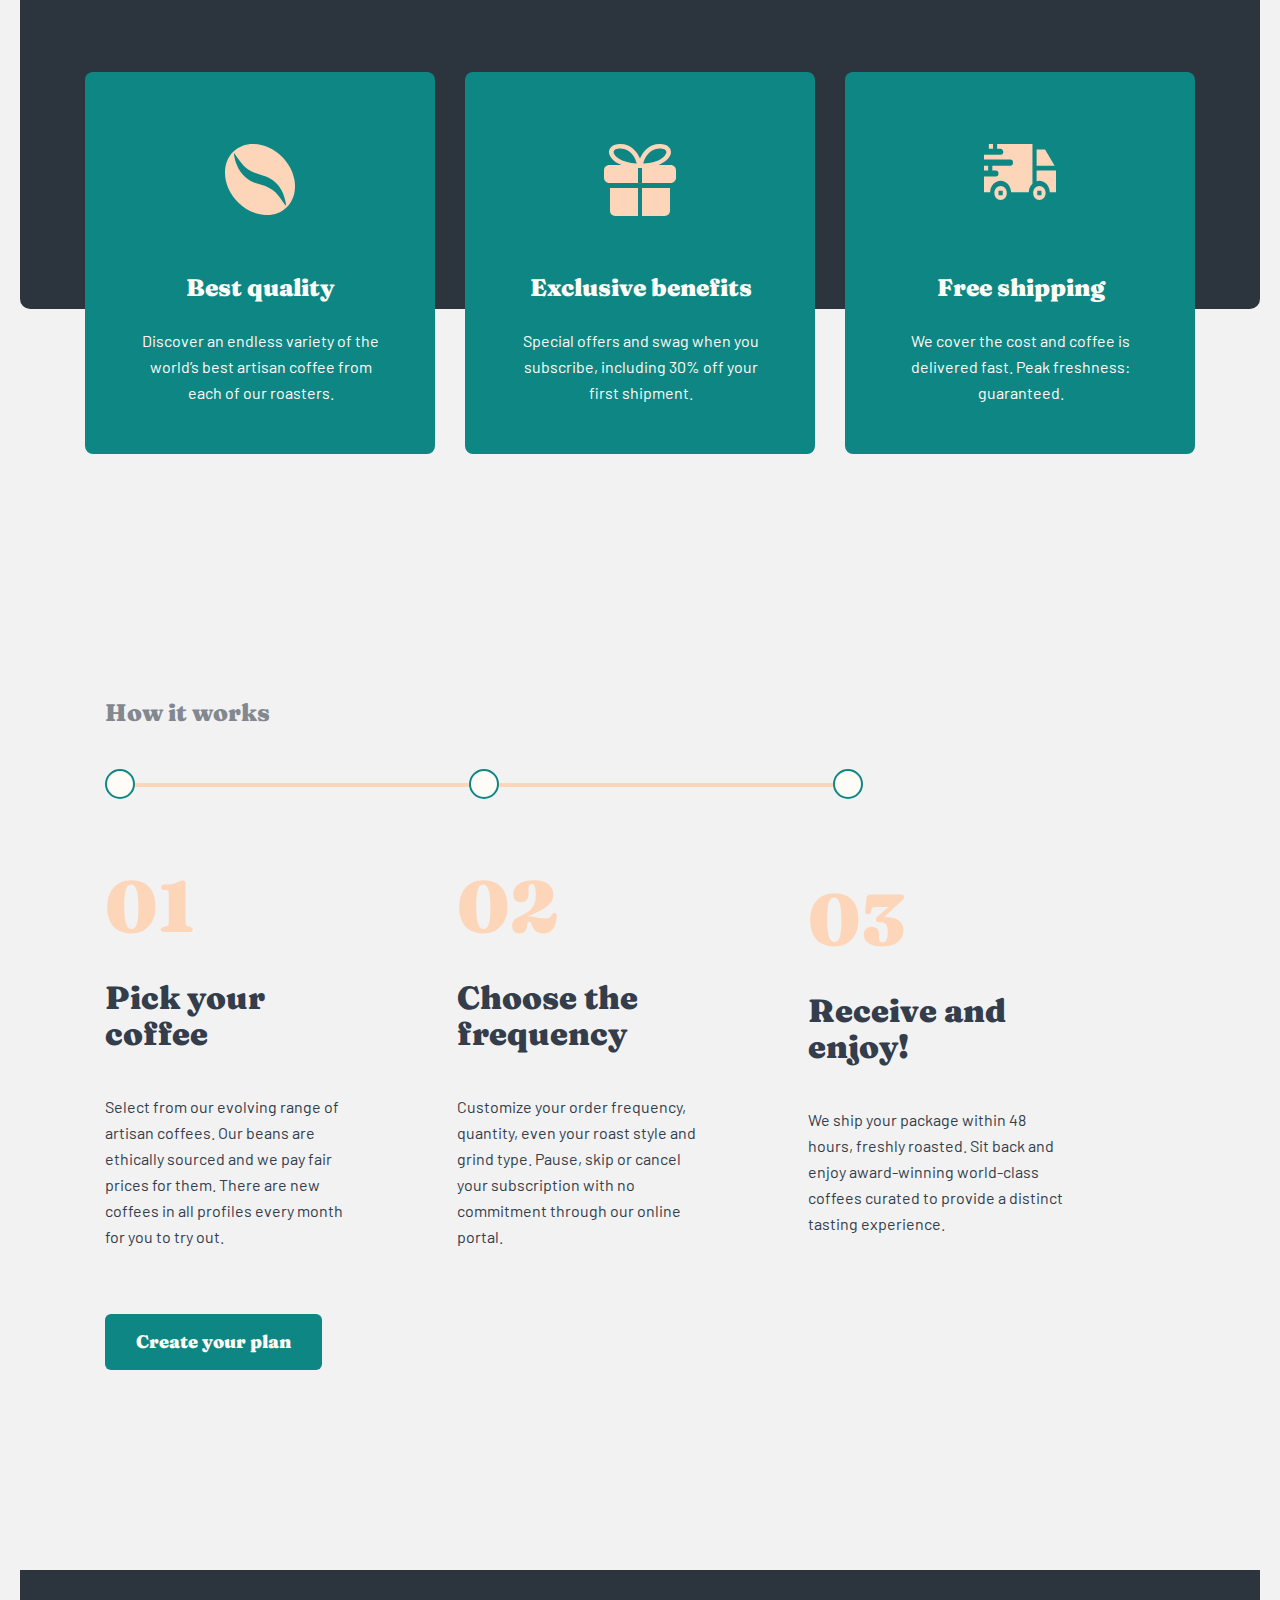
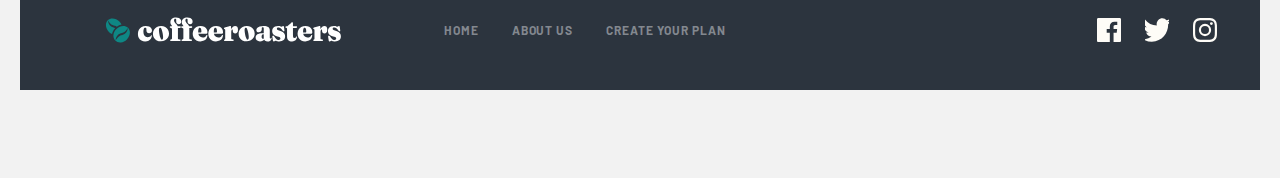
==== commit 9c50b709: "coffeeroasters" ====
--- a/index.html
+++ b/index.html
@@ -127,21 +127,21 @@
                         <li class="works__item">
                             <span class="works-list__num">01</span>
                             <div class="works__item--box">
-                                <h3 class="works-list__title text-color">Pick your coffee</h3>
+                                <h3 class="works-list__title">Pick your coffee</h3>
                             </div>
                             <p class="works-list__text">Select from our evolving range of artisan coffees. Our beans are ethically sourced and we pay fair prices for them. There are new coffees in all profiles every month for you to try out.</p>
                         </li>
                         <li class="works__item">
                             <span class="works-list__num">02</span>
                             <div class="works__item--box">
-                                <h3 class="works-list__title text-color">Choose the frequency</h3>
+                                <h3 class="works-list__title">Choose the frequency</h3>
                             </div>
                             <p class="works-list__text">Customize your order frequency, quantity, even your roast style and grind type. Pause, skip or cancel your subscription with no commitment through our online portal.</p>
                         </li>
                         <li class="works__item">
                             <span class="works-list__num">03</span>
                             <div class="works__item--box">
-                                <h3 class="works-list__title text-color">Receive and enjoy!</h3>
+                                <h3 class="works-list__title">Receive and enjoy!</h3>
                             </div>
                             <p class="works-list__text">We ship your package within 48 hours, freshly roasted. Sit back and enjoy award-winning world-class coffees curated to provide a distinct tasting experience.</p>
                         </li>
--- a/css/main.css
+++ b/css/main.css
@@ -900,7 +900,7 @@
 }
 
 .circle + .circle {
-  margin-left: 345px;
+  margin-left: 330px;
 }
 
 .circle {
@@ -964,12 +964,15 @@
   color: #333d4b;
 }
 
-@media only screen and (max-width: 912px) {
+@media only screen and (max-width: 1032px) {
+  .works__pic {
+    max-width: 467px;
+  }
   .circle + .circle {
-    margin-left: 300px;
+    margin-left: 167px;
   }
   .line {
-    width: 304px;
+    width: 180px;
   }
 }
 @media only screen and (max-width: 768px) {
@@ -980,11 +983,14 @@
     max-width: 689px;
     padding-left: 0;
   }
+  .works__pic {
+    max-width: 467px;
+  }
   .circle + .circle {
     margin-left: 198px;
   }
   .line {
-    width: 202px;
+    width: 180px;
   }
   .work-list {
     gap: 10px;
@@ -1009,12 +1015,17 @@
   .works__title {
     margin-bottom: 80px;
   }
+  .works__item--box {
+    margin: 24px 0;
+    max-width: 327px;
+    text-align: center;
+  }
   .work-list {
     flex-direction: column;
     gap: 56px;
   }
   .works-list__title {
-    margin: 24px 0;
+    margin: 0;
   }
   .works__pic {
     display: none;
@@ -1436,6 +1447,44 @@
   opacity: 0.8;
 }
 
+@media only screen and (max-width: 768px) {
+  .plan {
+    padding-bottom: 140px;
+  }
+  .plan__inner {
+    padding: 127px 0 127px 58px;
+    background-image: url("../images/nescafe-tablet.jpg");
+  }
+  .plan__content {
+    max-width: 398px;
+  }
+  .plan__title {
+    font-size: 48px;
+    line-height: 48px;
+  }
+  .plan__text {
+    font-size: 15px;
+    line-height: 25px;
+  }
+}
+@media only screen and (max-width: 576px) {
+  .plan {
+    padding-bottom: 120px;
+  }
+  .plan__inner {
+    padding: 101px 0 136px 24px;
+    background-image: url("../images/nescafe-mobile.jpg");
+  }
+  .plan__content {
+    max-width: 279px;
+    margin: 0 auto;
+    text-align: center;
+  }
+  .plan__title {
+    font-size: 40px;
+    line-height: 40px;
+  }
+}
 .plan-works {
   padding-bottom: 168px;
 }
@@ -1450,11 +1499,11 @@
 
 .works__pic {
   width: 100%;
-  max-width: 800px;
+  max-width: 760px;
 }
 
 .circle + .circle {
-  margin-left: 345px;
+  margin-left: 330px;
 }
 
 .circle {
@@ -1532,12 +1581,12 @@
   color: #fefcf7;
 }
 
-@media only screen and (max-width: 912px) {
+@media only screen and (max-width: 1032px) {
   .circle + .circle {
-    margin-left: 300px;
+    margin-left: 167px;
   }
   .line {
-    width: 304px;
+    width: 180px;
   }
 }
 @media only screen and (max-width: 768px) {
@@ -1545,18 +1594,56 @@
     padding: 144px 0;
   }
   .plan-works__inner {
-    max-width: 689px;
-    padding-left: 0;
+    max-width: 768px;
+    padding: 97px 40px;
+  }
+  .work-list {
+    gap: 10px;
+  }
+  .works__item--box {
+    max-width: 233px;
+  }
+  .works-list__title {
+    margin: 42px 0 38px;
+    font-size: 28px;
+    line-height: 32px;
+  }
+  .works-list__text {
+    font-size: 15px;
+    line-height: 25px;
   }
 }
 @media only screen and (max-width: 576px) {
   .plan-works {
-    padding: 550px 0 120px;
+    padding-bottom: 120px;
   }
   .plan-works__inner {
+    margin: 0 auto;
     text-align: center;
   }
-}
+  .works__item--box {
+    margin: 24px 0;
+    max-width: 327px;
+    text-align: center;
+  }
+  .works__title {
+    margin-bottom: 80px;
+  }
+  .work-list {
+    flex-direction: column;
+    gap: 56px;
+  }
+  .works-list__title {
+    margin: 0;
+  }
+  .works__pic {
+    display: none;
+  }
+}
+.menu {
+  padding-bottom: 168px;
+}
+
 .menu__inner {
   width: 100%;
   max-width: 1110px;
@@ -1585,8 +1672,20 @@
   font-weight: 900;
   font-size: 24px;
   line-height: 32px;
+  color: #83888f;
+  text-decoration: none;
+}
+
+.menu__strong {
+  color: #0e8784;
+}
+
+.menu-list__link:hover {
   color: #333d4b;
-  text-decoration: none;
+}
+
+.menu-list__link:hover .menu__strong {
+  color: #333d4b;
 }
 
 .menu__box {
@@ -1599,10 +1698,6 @@
   overflow: hidden;
   margin: 0 auto;
   transition: all 0.4s ease;
-}
-
-.open {
-  height: 350px;
 }
 
 .box__row {
@@ -1610,6 +1705,7 @@
   align-items: center;
   justify-content: space-between;
   margin-bottom: 50px;
+  list-style-type: none;
 }
 
 .box__title {
@@ -1621,6 +1717,7 @@
 }
 
 .box__content {
+  margin-bottom: 88px;
   display: flex;
   align-items: center;
   justify-content: space-between;
@@ -1628,20 +1725,139 @@
 
 .card {
   width: 228px;
-  padding: 32px 28px 84px;
+  padding: 32px 25px 84px 28px;
   background: #f4f1eb;
   border-radius: 8px;
+  color: #333d4b;
+}
+
+.card:hover {
+  background-color: #fdd6ba;
+}
+
+.card__title {
+  margin: 0 0 24px;
+  font-family: "Fraunces 9pt";
+  font-style: normal;
+  font-weight: 900;
+  font-size: 24px;
+  line-height: 32px;
+}
+
+.card__text {
+  margin: 0;
+  font-family: "Barlow";
+  font-style: normal;
+  font-weight: 400;
+  font-size: 16px;
+  line-height: 26px;
 }
 
 .box__input:checked ~ .card {
   background: #0e8784;
-  color: #fff;
-}
-
-summary {
-  list-style-type: none;
-}
-
+  color: #fefcf7;
+}
+
+.menu-content {
+  padding: 27px 64px;
+  background: #2c343e;
+}
+
+.menu-content__small {
+  font-family: "Barlow";
+  font-style: normal;
+  font-weight: 400;
+  font-size: 16px;
+  line-height: 26px;
+  text-transform: uppercase;
+  color: #ffffff;
+  mix-blend-mode: normal;
+  opacity: 0.5;
+}
+
+.menu-content__text {
+  font-family: "Fraunces 9pt";
+  font-style: normal;
+  font-weight: 900;
+  font-size: 24px;
+  line-height: 40px;
+  color: #ffffff;
+}
+
+.form__btn {
+  margin-left: auto;
+  margin-top: 40px;
+  display: block;
+  width: 217px;
+  padding: 15px 35.5px 16px;
+  background-color: #e2dedb;
+  border-radius: 6px;
+  font-family: "Fraunces 9pt";
+  font-style: normal;
+  font-weight: 900;
+  font-size: 18px;
+  line-height: 25px;
+  text-align: center;
+  color: #fefcf7;
+  border: transparent;
+}
+
+.form__btn:hover {
+  background-color: #66d2cf;
+}
+
+.form__btn:focus {
+  background-color: #0e8784;
+}
+
+@media only screen and (max-width: 912px) {
+  .menu-list {
+    display: none;
+  }
+  .box__title {
+    font-size: 32px;
+    line-height: 48px;
+  }
+  .menu__box {
+    max-width: 0 auto;
+  }
+  .box__row {
+    margin-bottom: 40px;
+  }
+  .form__btn {
+    margin: 40px auto 0;
+  }
+}
+@media only screen and (max-width: 576px) {
+  .box__content {
+    flex-direction: column;
+    gap: 16px;
+  }
+  .box__row {
+    margin: 0 auto;
+    width: 328px;
+    margin-bottom: 18px;
+  }
+  .box__content {
+    margin-bottom: 96px;
+  }
+  .box__title {
+    font-size: 24px;
+    line-height: 28px;
+  }
+  .card {
+    width: 328px;
+    padding: 24px 25px;
+  }
+  .card__title {
+    font-size: 24px;
+    line-height: 32px;
+  }
+  .card__text {
+    font-size: 16px;
+    line-height: 26px;
+  }
+}
 .footer {
   padding-bottom: 88px;
 }
